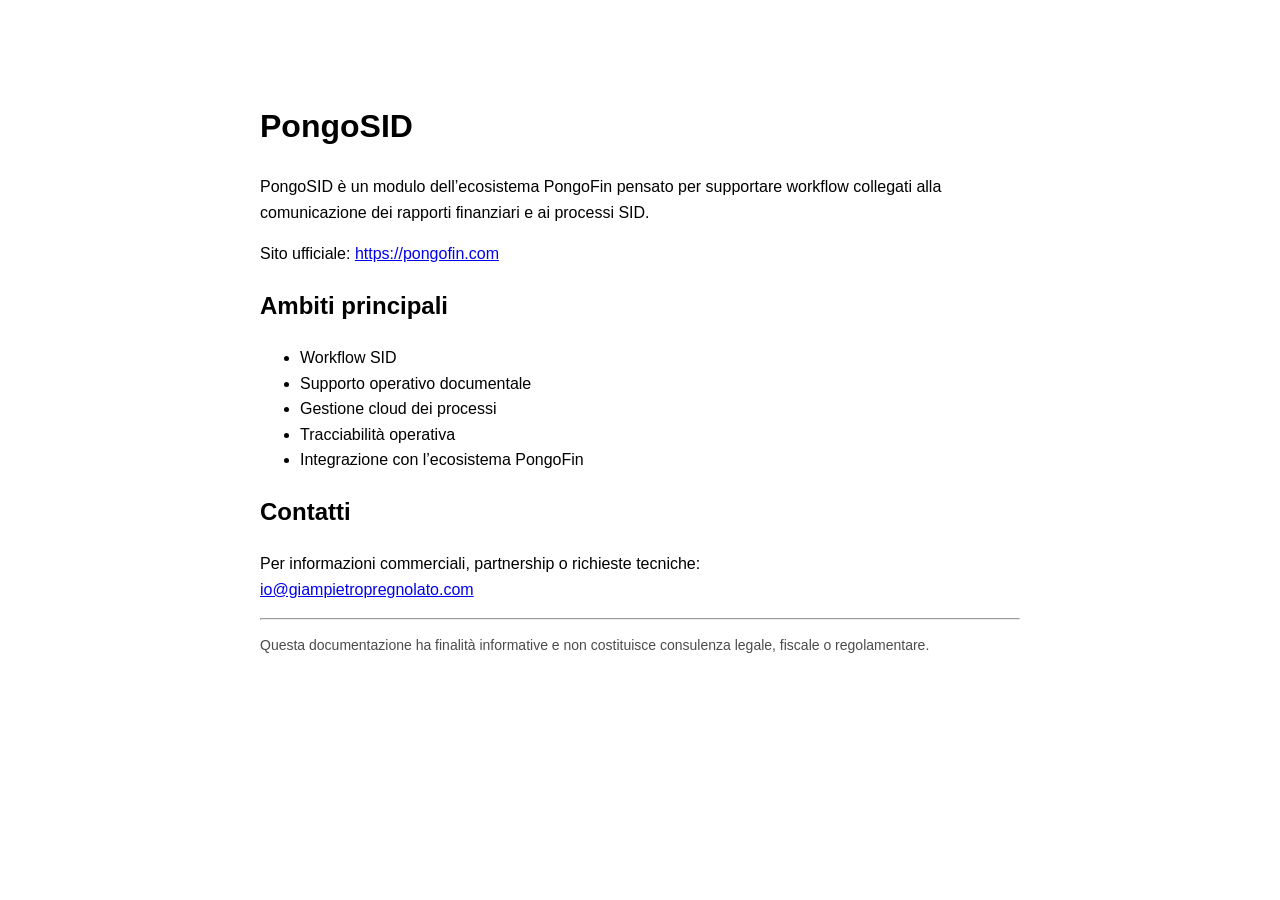
==== index.html @ da482f6c "Add GitHub Pages landing page" ====
<!DOCTYPE html>
<html lang="it">
<head>
  <meta charset="UTF-8">
  <meta name="viewport" content="width=device-width, initial-scale=1.0">
  <title>PongoSID — Documentazione pubblica</title>
  <meta name="description" content="PongoSID è un modulo cloud dell’ecosistema PongoFin per workflow SID e comunicazione dei rapporti finanziari.">
</head>
<body style="font-family: Arial, sans-serif; max-width: 760px; margin: 60px auto; line-height: 1.6; padding: 20px;">
  <h1>PongoSID</h1>

  <p>
    PongoSID è un modulo dell’ecosistema PongoFin pensato per supportare workflow collegati alla comunicazione dei rapporti finanziari e ai processi SID.
  </p>

  <p>
    Sito ufficiale:
    <a href="https://pongofin.com">https://pongofin.com</a>
  </p>

  <h2>Ambiti principali</h2>

  <ul>
    <li>Workflow SID</li>
    <li>Supporto operativo documentale</li>
    <li>Gestione cloud dei processi</li>
    <li>Tracciabilità operativa</li>
    <li>Integrazione con l’ecosistema PongoFin</li>
  </ul>

  <h2>Contatti</h2>

  <p>
    Per informazioni commerciali, partnership o richieste tecniche:
    <br>
    <a href="mailto:io@giampietropregnolato.com">io@giampietropregnolato.com</a>
  </p>

  <hr>

  <p style="font-size: 14px; opacity: 0.7;">
    Questa documentazione ha finalità informative e non costituisce consulenza legale, fiscale o regolamentare.
  </p>
</body>
</html>
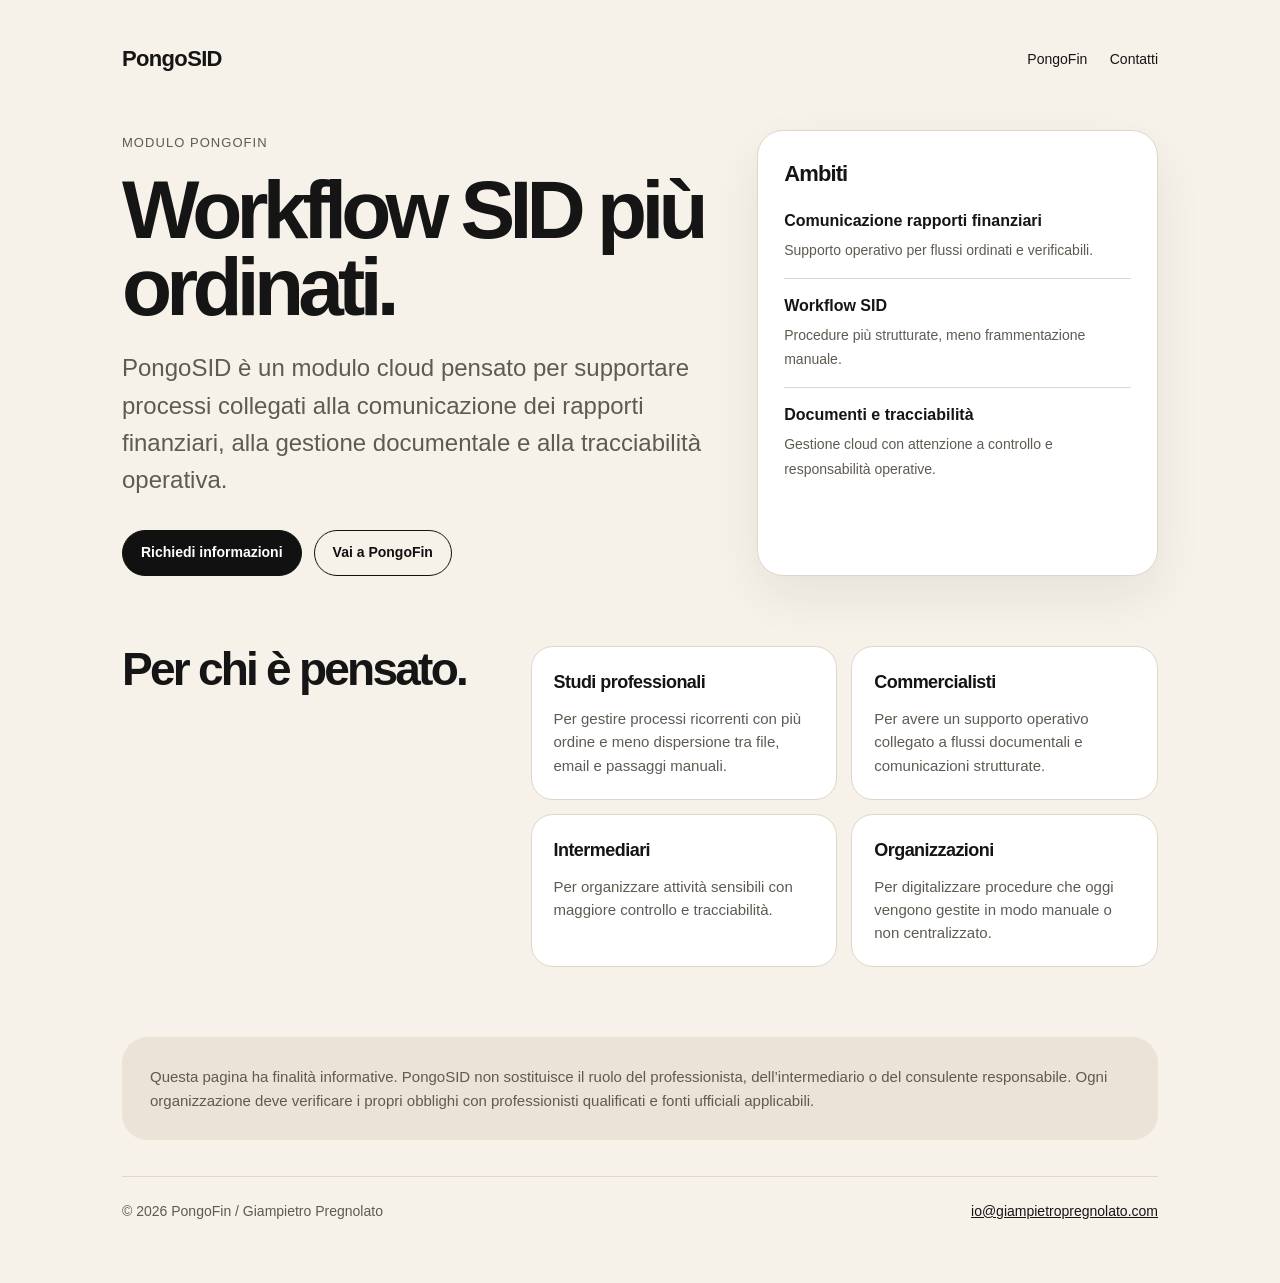
==== commit 80e7bcfb: "Apply professional theme to GitHub Pages landing" ====
--- a/index.html
+++ b/index.html
@@ -3,43 +3,283 @@
 <head>
   <meta charset="UTF-8">
   <meta name="viewport" content="width=device-width, initial-scale=1.0">
-  <title>PongoSID — Documentazione pubblica</title>
-  <meta name="description" content="PongoSID è un modulo cloud dell’ecosistema PongoFin per workflow SID e comunicazione dei rapporti finanziari.">
+  <title>PongoSID — Workflow SID per rapporti finanziari</title>
+  <meta name="description" content="PongoSID è un modulo cloud dell’ecosistema PongoFin per workflow SID, comunicazione dei rapporti finanziari e supporto operativo documentale.">
+  <style>
+    :root {
+      --bg: #f6f2ea;
+      --text: #151515;
+      --muted: #5f5a52;
+      --card: #ffffff;
+      --line: #ded6ca;
+      --accent: #111111;
+      --soft: #ebe3d6;
+    }
+
+    * { box-sizing: border-box; }
+
+    body {
+      margin: 0;
+      font-family: Inter, -apple-system, BlinkMacSystemFont, "Segoe UI", Arial, sans-serif;
+      background: var(--bg);
+      color: var(--text);
+      line-height: 1.55;
+    }
+
+    .page {
+      max-width: 1080px;
+      margin: 0 auto;
+      padding: 28px 22px 60px;
+    }
+
+    header {
+      display: flex;
+      justify-content: space-between;
+      align-items: center;
+      gap: 20px;
+      padding: 14px 0 54px;
+    }
+
+    .brand {
+      font-weight: 700;
+      letter-spacing: -0.03em;
+      font-size: 22px;
+    }
+
+    nav a {
+      color: var(--text);
+      text-decoration: none;
+      font-size: 14px;
+      margin-left: 18px;
+    }
+
+    .hero {
+      display: grid;
+      grid-template-columns: minmax(0, 1.2fr) minmax(280px, 0.8fr);
+      gap: 34px;
+      align-items: stretch;
+    }
+
+    .eyebrow {
+      display: inline-block;
+      font-size: 13px;
+      letter-spacing: 0.08em;
+      text-transform: uppercase;
+      color: var(--muted);
+      margin-bottom: 18px;
+    }
+
+    h1 {
+      font-size: clamp(42px, 8vw, 82px);
+      line-height: 0.94;
+      letter-spacing: -0.07em;
+      margin: 0 0 24px;
+      max-width: 760px;
+    }
+
+    .lead {
+      font-size: clamp(18px, 2.4vw, 24px);
+      color: var(--muted);
+      max-width: 720px;
+      margin: 0 0 32px;
+    }
+
+    .actions {
+      display: flex;
+      flex-wrap: wrap;
+      gap: 12px;
+    }
+
+    .button {
+      display: inline-flex;
+      align-items: center;
+      justify-content: center;
+      min-height: 46px;
+      padding: 0 18px;
+      border-radius: 999px;
+      text-decoration: none;
+      font-weight: 600;
+      font-size: 14px;
+      border: 1px solid var(--accent);
+    }
+
+    .button.primary {
+      background: var(--accent);
+      color: #fff;
+    }
+
+    .button.secondary {
+      color: var(--accent);
+      background: transparent;
+    }
+
+    .panel {
+      background: var(--card);
+      border: 1px solid var(--line);
+      border-radius: 26px;
+      padding: 26px;
+      box-shadow: 0 20px 50px rgba(30, 24, 15, 0.07);
+    }
+
+    .panel h2 {
+      margin: 0 0 18px;
+      font-size: 22px;
+      letter-spacing: -0.04em;
+    }
+
+    .item {
+      padding: 15px 0;
+      border-top: 1px solid var(--line);
+    }
+
+    .item:first-of-type { border-top: 0; padding-top: 0; }
+    .item strong { display: block; margin-bottom: 4px; }
+    .item span { color: var(--muted); font-size: 14px; }
+
+    .section {
+      margin-top: 70px;
+      display: grid;
+      grid-template-columns: 0.75fr 1.25fr;
+      gap: 32px;
+      align-items: start;
+    }
+
+    .section h2 {
+      margin: 0;
+      font-size: clamp(28px, 4vw, 46px);
+      line-height: 1;
+      letter-spacing: -0.06em;
+    }
+
+    .cards {
+      display: grid;
+      grid-template-columns: repeat(2, minmax(0, 1fr));
+      gap: 14px;
+    }
+
+    .card {
+      background: var(--card);
+      border: 1px solid var(--line);
+      border-radius: 22px;
+      padding: 22px;
+      min-height: 150px;
+    }
+
+    .card h3 {
+      margin: 0 0 10px;
+      font-size: 18px;
+      letter-spacing: -0.03em;
+    }
+
+    .card p {
+      margin: 0;
+      color: var(--muted);
+      font-size: 15px;
+    }
+
+    .note {
+      margin-top: 70px;
+      background: var(--soft);
+      border-radius: 26px;
+      padding: 28px;
+      color: var(--muted);
+      font-size: 15px;
+    }
+
+    footer {
+      margin-top: 36px;
+      padding-top: 24px;
+      border-top: 1px solid var(--line);
+      display: flex;
+      justify-content: space-between;
+      gap: 18px;
+      flex-wrap: wrap;
+      color: var(--muted);
+      font-size: 14px;
+    }
+
+    footer a { color: var(--text); }
+
+    @media (max-width: 780px) {
+      header { padding-bottom: 38px; align-items: flex-start; }
+      nav { display: flex; flex-direction: column; gap: 8px; align-items: flex-end; }
+      nav a { margin-left: 0; }
+      .hero, .section { grid-template-columns: 1fr; }
+      .cards { grid-template-columns: 1fr; }
+      .panel { border-radius: 22px; }
+    }
+  </style>
 </head>
-<body style="font-family: Arial, sans-serif; max-width: 760px; margin: 60px auto; line-height: 1.6; padding: 20px;">
-  <h1>PongoSID</h1>
-
-  <p>
-    PongoSID è un modulo dell’ecosistema PongoFin pensato per supportare workflow collegati alla comunicazione dei rapporti finanziari e ai processi SID.
-  </p>
-
-  <p>
-    Sito ufficiale:
-    <a href="https://pongofin.com">https://pongofin.com</a>
-  </p>
-
-  <h2>Ambiti principali</h2>
-
-  <ul>
-    <li>Workflow SID</li>
-    <li>Supporto operativo documentale</li>
-    <li>Gestione cloud dei processi</li>
-    <li>Tracciabilità operativa</li>
-    <li>Integrazione con l’ecosistema PongoFin</li>
-  </ul>
-
-  <h2>Contatti</h2>
-
-  <p>
-    Per informazioni commerciali, partnership o richieste tecniche:
-    <br>
-    <a href="mailto:io@giampietropregnolato.com">io@giampietropregnolato.com</a>
-  </p>
-
-  <hr>
-
-  <p style="font-size: 14px; opacity: 0.7;">
-    Questa documentazione ha finalità informative e non costituisce consulenza legale, fiscale o regolamentare.
-  </p>
+<body>
+  <main class="page">
+    <header>
+      <div class="brand">PongoSID</div>
+      <nav>
+        <a href="https://pongofin.com">PongoFin</a>
+        <a href="mailto:io@giampietropregnolato.com">Contatti</a>
+      </nav>
+    </header>
+
+    <section class="hero">
+      <div>
+        <span class="eyebrow">Modulo PongoFin</span>
+        <h1>Workflow SID più ordinati.</h1>
+        <p class="lead">
+          PongoSID è un modulo cloud pensato per supportare processi collegati alla comunicazione dei rapporti finanziari, alla gestione documentale e alla tracciabilità operativa.
+        </p>
+        <div class="actions">
+          <a class="button primary" href="mailto:io@giampietropregnolato.com">Richiedi informazioni</a>
+          <a class="button secondary" href="https://pongofin.com">Vai a PongoFin</a>
+        </div>
+      </div>
+
+      <aside class="panel">
+        <h2>Ambiti</h2>
+        <div class="item">
+          <strong>Comunicazione rapporti finanziari</strong>
+          <span>Supporto operativo per flussi ordinati e verificabili.</span>
+        </div>
+        <div class="item">
+          <strong>Workflow SID</strong>
+          <span>Procedure più strutturate, meno frammentazione manuale.</span>
+        </div>
+        <div class="item">
+          <strong>Documenti e tracciabilità</strong>
+          <span>Gestione cloud con attenzione a controllo e responsabilità operative.</span>
+        </div>
+      </aside>
+    </section>
+
+    <section class="section">
+      <h2>Per chi è pensato.</h2>
+      <div class="cards">
+        <article class="card">
+          <h3>Studi professionali</h3>
+          <p>Per gestire processi ricorrenti con più ordine e meno dispersione tra file, email e passaggi manuali.</p>
+        </article>
+        <article class="card">
+          <h3>Commercialisti</h3>
+          <p>Per avere un supporto operativo collegato a flussi documentali e comunicazioni strutturate.</p>
+        </article>
+        <article class="card">
+          <h3>Intermediari</h3>
+          <p>Per organizzare attività sensibili con maggiore controllo e tracciabilità.</p>
+        </article>
+        <article class="card">
+          <h3>Organizzazioni</h3>
+          <p>Per digitalizzare procedure che oggi vengono gestite in modo manuale o non centralizzato.</p>
+        </article>
+      </div>
+    </section>
+
+    <div class="note">
+      Questa pagina ha finalità informative. PongoSID non sostituisce il ruolo del professionista, dell’intermediario o del consulente responsabile. Ogni organizzazione deve verificare i propri obblighi con professionisti qualificati e fonti ufficiali applicabili.
+    </div>
+
+    <footer>
+      <span>© 2026 PongoFin / Giampietro Pregnolato</span>
+      <span><a href="mailto:io@giampietropregnolato.com">io@giampietropregnolato.com</a></span>
+    </footer>
+  </main>
 </body>
 </html>
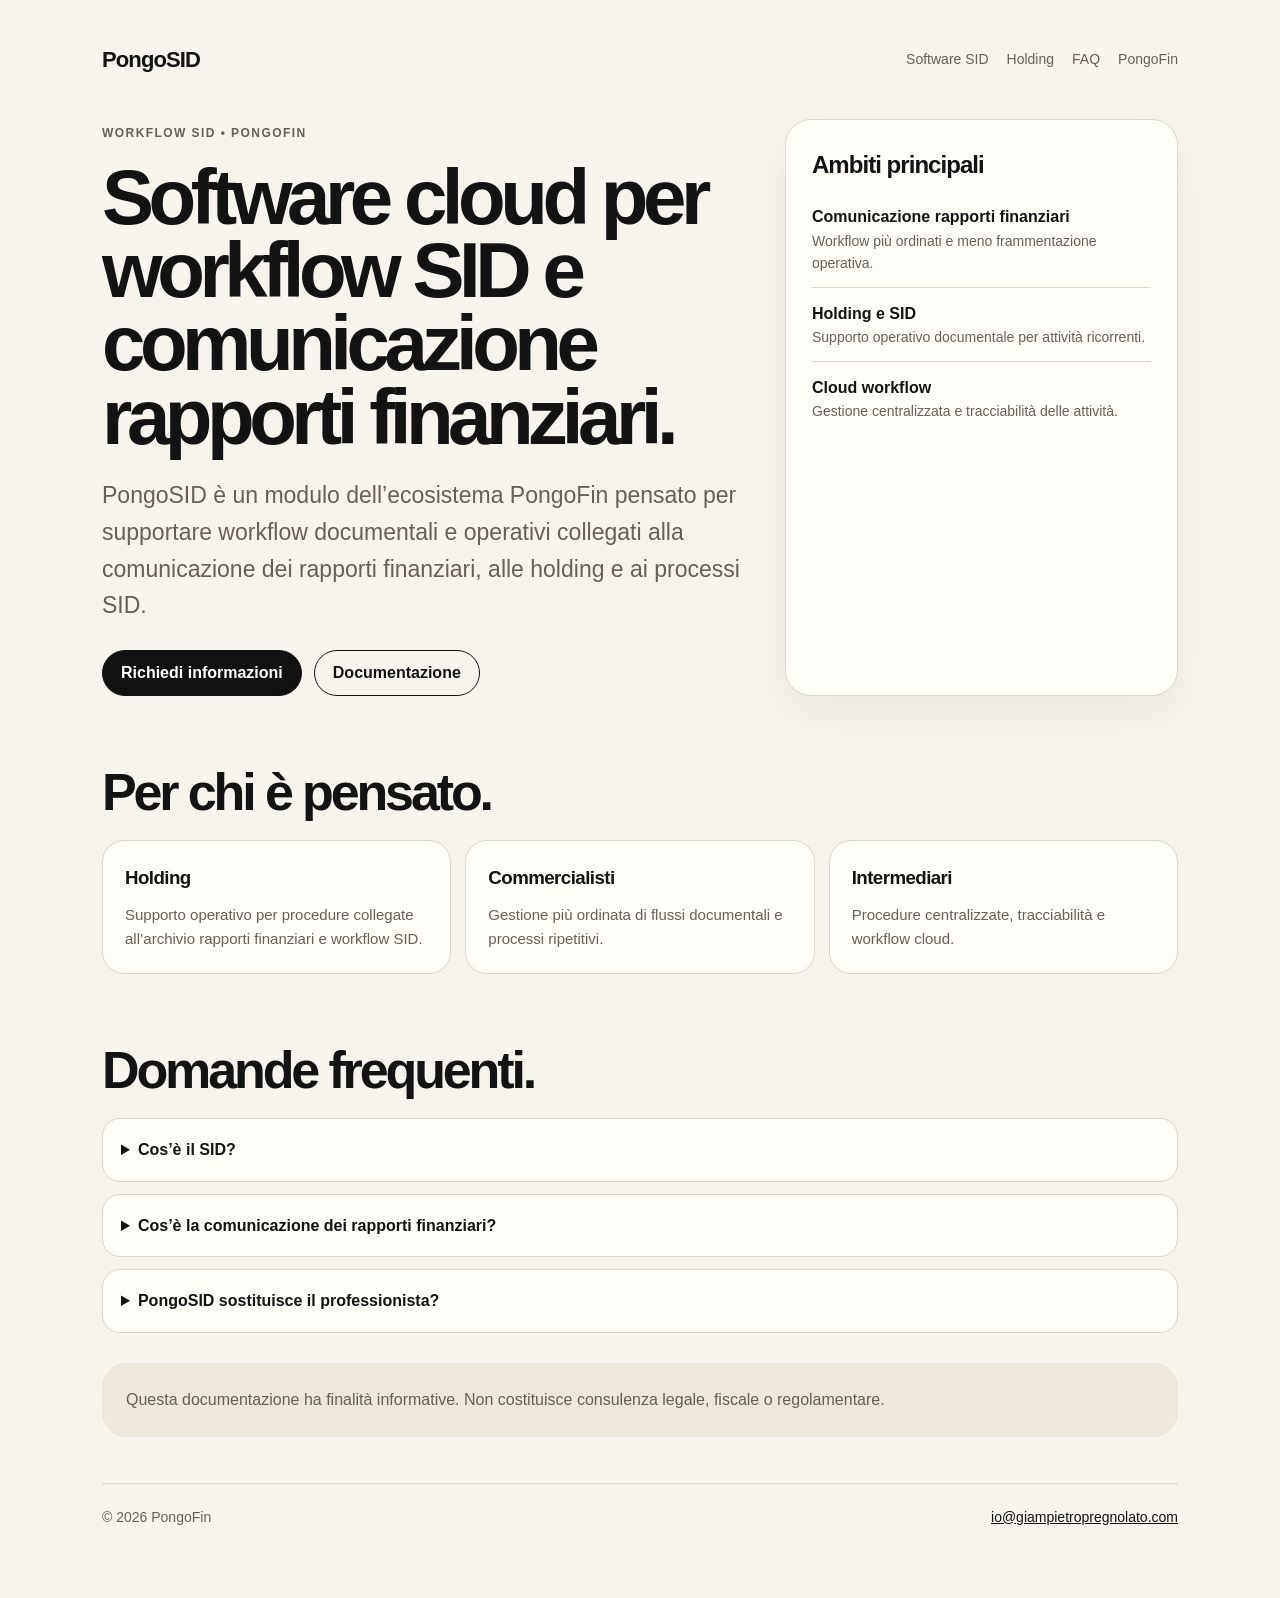
==== commit acae35bd: "Replace placeholder with SEO-oriented SID homepage" ====
--- a/index.html
+++ b/index.html
@@ -1,285 +1 @@
-<!DOCTYPE html>
-<html lang="it">
-<head>
-  <meta charset="UTF-8">
-  <meta name="viewport" content="width=device-width, initial-scale=1.0">
-  <title>PongoSID — Workflow SID per rapporti finanziari</title>
-  <meta name="description" content="PongoSID è un modulo cloud dell’ecosistema PongoFin per workflow SID, comunicazione dei rapporti finanziari e supporto operativo documentale.">
-  <style>
-    :root {
-      --bg: #f6f2ea;
-      --text: #151515;
-      --muted: #5f5a52;
-      --card: #ffffff;
-      --line: #ded6ca;
-      --accent: #111111;
-      --soft: #ebe3d6;
-    }
-
-    * { box-sizing: border-box; }
-
-    body {
-      margin: 0;
-      font-family: Inter, -apple-system, BlinkMacSystemFont, "Segoe UI", Arial, sans-serif;
-      background: var(--bg);
-      color: var(--text);
-      line-height: 1.55;
-    }
-
-    .page {
-      max-width: 1080px;
-      margin: 0 auto;
-      padding: 28px 22px 60px;
-    }
-
-    header {
-      display: flex;
-      justify-content: space-between;
-      align-items: center;
-      gap: 20px;
-      padding: 14px 0 54px;
-    }
-
-    .brand {
-      font-weight: 700;
-      letter-spacing: -0.03em;
-      font-size: 22px;
-    }
-
-    nav a {
-      color: var(--text);
-      text-decoration: none;
-      font-size: 14px;
-      margin-left: 18px;
-    }
-
-    .hero {
-      display: grid;
-      grid-template-columns: minmax(0, 1.2fr) minmax(280px, 0.8fr);
-      gap: 34px;
-      align-items: stretch;
-    }
-
-    .eyebrow {
-      display: inline-block;
-      font-size: 13px;
-      letter-spacing: 0.08em;
-      text-transform: uppercase;
-      color: var(--muted);
-      margin-bottom: 18px;
-    }
-
-    h1 {
-      font-size: clamp(42px, 8vw, 82px);
-      line-height: 0.94;
-      letter-spacing: -0.07em;
-      margin: 0 0 24px;
-      max-width: 760px;
-    }
-
-    .lead {
-      font-size: clamp(18px, 2.4vw, 24px);
-      color: var(--muted);
-      max-width: 720px;
-      margin: 0 0 32px;
-    }
-
-    .actions {
-      display: flex;
-      flex-wrap: wrap;
-      gap: 12px;
-    }
-
-    .button {
-      display: inline-flex;
-      align-items: center;
-      justify-content: center;
-      min-height: 46px;
-      padding: 0 18px;
-      border-radius: 999px;
-      text-decoration: none;
-      font-weight: 600;
-      font-size: 14px;
-      border: 1px solid var(--accent);
-    }
-
-    .button.primary {
-      background: var(--accent);
-      color: #fff;
-    }
-
-    .button.secondary {
-      color: var(--accent);
-      background: transparent;
-    }
-
-    .panel {
-      background: var(--card);
-      border: 1px solid var(--line);
-      border-radius: 26px;
-      padding: 26px;
-      box-shadow: 0 20px 50px rgba(30, 24, 15, 0.07);
-    }
-
-    .panel h2 {
-      margin: 0 0 18px;
-      font-size: 22px;
-      letter-spacing: -0.04em;
-    }
-
-    .item {
-      padding: 15px 0;
-      border-top: 1px solid var(--line);
-    }
-
-    .item:first-of-type { border-top: 0; padding-top: 0; }
-    .item strong { display: block; margin-bottom: 4px; }
-    .item span { color: var(--muted); font-size: 14px; }
-
-    .section {
-      margin-top: 70px;
-      display: grid;
-      grid-template-columns: 0.75fr 1.25fr;
-      gap: 32px;
-      align-items: start;
-    }
-
-    .section h2 {
-      margin: 0;
-      font-size: clamp(28px, 4vw, 46px);
-      line-height: 1;
-      letter-spacing: -0.06em;
-    }
-
-    .cards {
-      display: grid;
-      grid-template-columns: repeat(2, minmax(0, 1fr));
-      gap: 14px;
-    }
-
-    .card {
-      background: var(--card);
-      border: 1px solid var(--line);
-      border-radius: 22px;
-      padding: 22px;
-      min-height: 150px;
-    }
-
-    .card h3 {
-      margin: 0 0 10px;
-      font-size: 18px;
-      letter-spacing: -0.03em;
-    }
-
-    .card p {
-      margin: 0;
-      color: var(--muted);
-      font-size: 15px;
-    }
-
-    .note {
-      margin-top: 70px;
-      background: var(--soft);
-      border-radius: 26px;
-      padding: 28px;
-      color: var(--muted);
-      font-size: 15px;
-    }
-
-    footer {
-      margin-top: 36px;
-      padding-top: 24px;
-      border-top: 1px solid var(--line);
-      display: flex;
-      justify-content: space-between;
-      gap: 18px;
-      flex-wrap: wrap;
-      color: var(--muted);
-      font-size: 14px;
-    }
-
-    footer a { color: var(--text); }
-
-    @media (max-width: 780px) {
-      header { padding-bottom: 38px; align-items: flex-start; }
-      nav { display: flex; flex-direction: column; gap: 8px; align-items: flex-end; }
-      nav a { margin-left: 0; }
-      .hero, .section { grid-template-columns: 1fr; }
-      .cards { grid-template-columns: 1fr; }
-      .panel { border-radius: 22px; }
-    }
-  </style>
-</head>
-<body>
-  <main class="page">
-    <header>
-      <div class="brand">PongoSID</div>
-      <nav>
-        <a href="https://pongofin.com">PongoFin</a>
-        <a href="mailto:io@giampietropregnolato.com">Contatti</a>
-      </nav>
-    </header>
-
-    <section class="hero">
-      <div>
-        <span class="eyebrow">Modulo PongoFin</span>
-        <h1>Workflow SID più ordinati.</h1>
-        <p class="lead">
-          PongoSID è un modulo cloud pensato per supportare processi collegati alla comunicazione dei rapporti finanziari, alla gestione documentale e alla tracciabilità operativa.
-        </p>
-        <div class="actions">
-          <a class="button primary" href="mailto:io@giampietropregnolato.com">Richiedi informazioni</a>
-          <a class="button secondary" href="https://pongofin.com">Vai a PongoFin</a>
-        </div>
-      </div>
-
-      <aside class="panel">
-        <h2>Ambiti</h2>
-        <div class="item">
-          <strong>Comunicazione rapporti finanziari</strong>
-          <span>Supporto operativo per flussi ordinati e verificabili.</span>
-        </div>
-        <div class="item">
-          <strong>Workflow SID</strong>
-          <span>Procedure più strutturate, meno frammentazione manuale.</span>
-        </div>
-        <div class="item">
-          <strong>Documenti e tracciabilità</strong>
-          <span>Gestione cloud con attenzione a controllo e responsabilità operative.</span>
-        </div>
-      </aside>
-    </section>
-
-    <section class="section">
-      <h2>Per chi è pensato.</h2>
-      <div class="cards">
-        <article class="card">
-          <h3>Studi professionali</h3>
-          <p>Per gestire processi ricorrenti con più ordine e meno dispersione tra file, email e passaggi manuali.</p>
-        </article>
-        <article class="card">
-          <h3>Commercialisti</h3>
-          <p>Per avere un supporto operativo collegato a flussi documentali e comunicazioni strutturate.</p>
-        </article>
-        <article class="card">
-          <h3>Intermediari</h3>
-          <p>Per organizzare attività sensibili con maggiore controllo e tracciabilità.</p>
-        </article>
-        <article class="card">
-          <h3>Organizzazioni</h3>
-          <p>Per digitalizzare procedure che oggi vengono gestite in modo manuale o non centralizzato.</p>
-        </article>
-      </div>
-    </section>
-
-    <div class="note">
-      Questa pagina ha finalità informative. PongoSID non sostituisce il ruolo del professionista, dell’intermediario o del consulente responsabile. Ogni organizzazione deve verificare i propri obblighi con professionisti qualificati e fonti ufficiali applicabili.
-    </div>
-
-    <footer>
-      <span>© 2026 PongoFin / Giampietro Pregnolato</span>
-      <span><a href="mailto:io@giampietropregnolato.com">io@giampietropregnolato.com</a></span>
-    </footer>
-  </main>
-</body>
-</html>+<!DOCTYPE html><html lang="it"><head><meta charset="UTF-8"><meta name="viewport" content="width=device-width,initial-scale=1"><title>Software SID cloud per comunicazione rapporti finanziari | PongoSID</title><meta name="description" content="PongoSID è un software cloud per workflow SID, holding e comunicazione rapporti finanziari. Supporto operativo documentale, workflow ordinati e gestione cloud."><meta name="keywords" content="software SID, comunicazione rapporti finanziari, holding SID, software holding, REI, archivio rapporti finanziari, software cloud SID"><link rel="stylesheet" href="/assets/style.css"></head><body><main class="wrap"><header><div class="brand">PongoSID</div><nav><a href="/software-sid.html">Software SID</a><a href="/holding-comunicazioni.html">Holding</a><a href="/faq.html">FAQ</a><a href="https://pongofin.com">PongoFin</a></nav></header><section class="hero"><div><span class="kicker">Workflow SID • PongoFin</span><h1>Software cloud per workflow SID e comunicazione rapporti finanziari.</h1><p class="lead">PongoSID è un modulo dell’ecosistema PongoFin pensato per supportare workflow documentali e operativi collegati alla comunicazione dei rapporti finanziari, alle holding e ai processi SID.</p><div class="cta"><a class="btn primary" href="mailto:io@giampietropregnolato.com">Richiedi informazioni</a><a class="btn secondary" href="/software-sid.html">Documentazione</a></div></div><aside class="box"><h2>Ambiti principali</h2><div class="list"><div class="row"><strong>Comunicazione rapporti finanziari</strong><span>Workflow più ordinati e meno frammentazione operativa.</span></div><div class="row"><strong>Holding e SID</strong><span>Supporto operativo documentale per attività ricorrenti.</span></div><div class="row"><strong>Cloud workflow</strong><span>Gestione centralizzata e tracciabilità delle attività.</span></div></div></aside></section><section class="section"><h2>Per chi è pensato.</h2><div class="grid"><article class="card"><h3>Holding</h3><p>Supporto operativo per procedure collegate all’archivio rapporti finanziari e workflow SID.</p></article><article class="card"><h3>Commercialisti</h3><p>Gestione più ordinata di flussi documentali e processi ripetitivi.</p></article><article class="card"><h3>Intermediari</h3><p>Procedure centralizzate, tracciabilità e workflow cloud.</p></article></div></section><section class="section faq"><h2>Domande frequenti.</h2><details><summary>Cos’è il SID?</summary><p>SID è il Sistema di Interscambio Dati utilizzato per specifici flussi comunicativi collegati all’Agenzia delle Entrate e ai rapporti finanziari.</p></details><details><summary>Cos’è la comunicazione dei rapporti finanziari?</summary><p>È un adempimento collegato all’Archivio dei rapporti finanziari per specifiche categorie di soggetti obbligati.</p></details><details><summary>PongoSID sostituisce il professionista?</summary><p>No. PongoSID è un supporto operativo e documentale. Ogni organizzazione deve verificare i propri obblighi con professionisti qualificati.</p></details></section><div class="note">Questa documentazione ha finalità informative. Non costituisce consulenza legale, fiscale o regolamentare.</div><footer><span>© 2026 PongoFin</span><span><a href="mailto:io@giampietropregnolato.com">io@giampietropregnolato.com</a></span></footer></main></body></html>
--- a/assets/style.css
+++ b/assets/style.css
@@ -0,0 +1 @@
+:root{--bg:#f7f4ee;--paper:#fffdf8;--ink:#131313;--muted:#666057;--line:#ded6c9;--soft:#eee7dc;--accent:#111;--gold:#b88a44}*{box-sizing:border-box}body{margin:0;font-family:Inter,-apple-system,BlinkMacSystemFont,"Segoe UI",Arial,sans-serif;background:var(--bg);color:var(--ink);line-height:1.6}.wrap{max-width:1120px;margin:auto;padding:28px 22px 70px}header{display:flex;justify-content:space-between;gap:24px;align-items:center;padding:14px 0 42px}.brand{font-size:22px;font-weight:750;letter-spacing:-.04em}nav{display:flex;gap:18px;flex-wrap:wrap}a{color:var(--ink)}nav a{text-decoration:none;font-size:14px;color:var(--muted)}.hero{display:grid;grid-template-columns:1.25fr .75fr;gap:28px;align-items:stretch}.kicker{text-transform:uppercase;letter-spacing:.12em;color:var(--muted);font-size:12px;font-weight:700}.hero h1{font-size:clamp(42px,7vw,78px);line-height:.94;letter-spacing:-.07em;margin:16px 0 22px}.lead{font-size:clamp(18px,2vw,23px);color:var(--muted);max-width:760px}.cta{display:flex;gap:12px;flex-wrap:wrap;margin-top:26px}.btn{display:inline-flex;align-items:center;justify-content:center;min-height:46px;padding:0 18px;border-radius:999px;text-decoration:none;font-weight:700;border:1px solid var(--accent)}.primary{background:var(--accent);color:white}.secondary{background:transparent}.box{background:var(--paper);border:1px solid var(--line);border-radius:26px;padding:26px;box-shadow:0 18px 45px rgba(30,24,15,.06)}.box h2,.box h3{margin-top:0;letter-spacing:-.04em}.list{display:grid;gap:12px;margin-top:16px}.row{border-top:1px solid var(--line);padding-top:13px}.row:first-child{border-top:0;padding-top:0}.row strong{display:block}.row span{display:block;color:var(--muted);font-size:14px}.section{margin-top:70px}.section h2{font-size:clamp(30px,4.5vw,52px);line-height:1;letter-spacing:-.06em;margin:0 0 22px}.grid{display:grid;grid-template-columns:repeat(3,1fr);gap:14px}.card{background:var(--paper);border:1px solid var(--line);border-radius:22px;padding:22px}.card h3{margin:0 0 10px;letter-spacing:-.03em}.card p{margin:0;color:var(--muted);font-size:15px}.split{display:grid;grid-template-columns:.75fr 1.25fr;gap:28px;align-items:start}.toc{position:sticky;top:20px}.toc a{display:block;text-decoration:none;color:var(--muted);padding:8px 0;border-bottom:1px solid var(--line);font-size:14px}.article{background:var(--paper);border:1px solid var(--line);border-radius:28px;padding:34px}.article h1{font-size:clamp(38px,6vw,68px);line-height:.98;letter-spacing:-.065em;margin:0 0 22px}.article h2{font-size:30px;line-height:1.05;letter-spacing:-.045em;margin-top:42px}.article p,.article li{color:var(--muted)}.faq details{background:var(--paper);border:1px solid var(--line);border-radius:18px;padding:18px;margin-bottom:12px}.faq summary{font-weight:750;cursor:pointer}.note{background:var(--soft);border-radius:24px;padding:24px;color:var(--muted);margin-top:30px}footer{display:flex;justify-content:space-between;gap:16px;flex-wrap:wrap;margin-top:46px;padding-top:22px;border-top:1px solid var(--line);color:var(--muted);font-size:14px}@media(max-width:820px){header{align-items:flex-start}.hero,.split{grid-template-columns:1fr}.grid{grid-template-columns:1fr}.toc{position:static}.article{padding:24px}nav{justify-content:flex-end}}
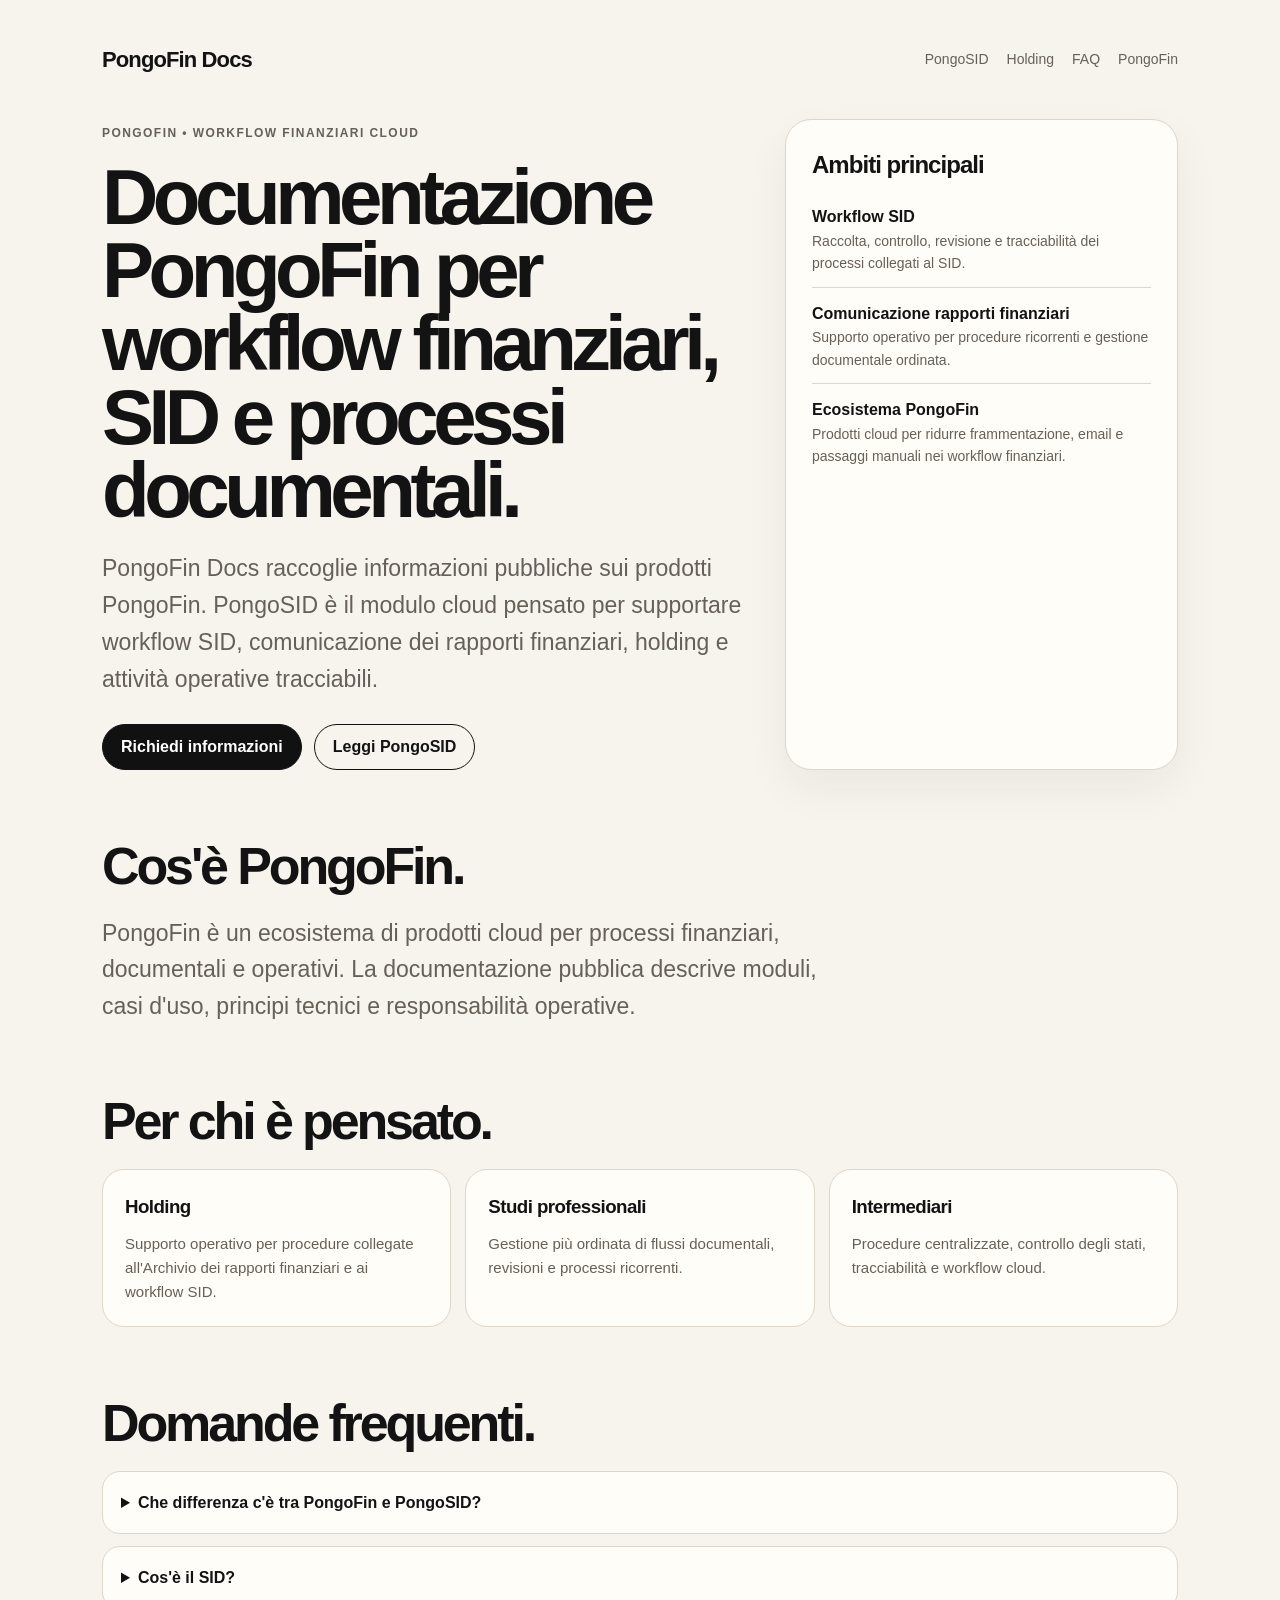
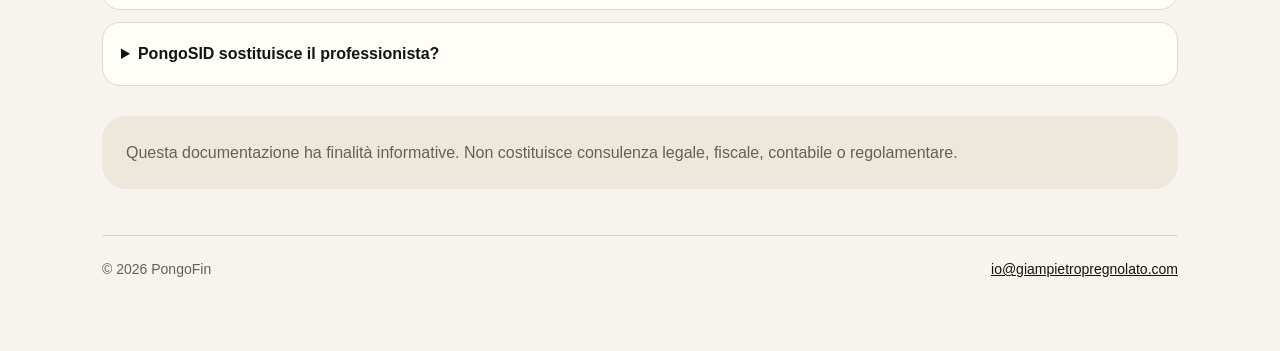
==== commit b4afc66b: "Rebrand documentation for PongoFin" ====
--- a/index.html
+++ b/index.html
@@ -1 +1,139 @@
-<!DOCTYPE html><html lang="it"><head><meta charset="UTF-8"><meta name="viewport" content="width=device-width,initial-scale=1"><title>Software SID cloud per comunicazione rapporti finanziari | PongoSID</title><meta name="description" content="PongoSID è un software cloud per workflow SID, holding e comunicazione rapporti finanziari. Supporto operativo documentale, workflow ordinati e gestione cloud."><meta name="keywords" content="software SID, comunicazione rapporti finanziari, holding SID, software holding, REI, archivio rapporti finanziari, software cloud SID"><link rel="stylesheet" href="/assets/style.css"></head><body><main class="wrap"><header><div class="brand">PongoSID</div><nav><a href="/software-sid.html">Software SID</a><a href="/holding-comunicazioni.html">Holding</a><a href="/faq.html">FAQ</a><a href="https://pongofin.com">PongoFin</a></nav></header><section class="hero"><div><span class="kicker">Workflow SID • PongoFin</span><h1>Software cloud per workflow SID e comunicazione rapporti finanziari.</h1><p class="lead">PongoSID è un modulo dell’ecosistema PongoFin pensato per supportare workflow documentali e operativi collegati alla comunicazione dei rapporti finanziari, alle holding e ai processi SID.</p><div class="cta"><a class="btn primary" href="mailto:io@giampietropregnolato.com">Richiedi informazioni</a><a class="btn secondary" href="/software-sid.html">Documentazione</a></div></div><aside class="box"><h2>Ambiti principali</h2><div class="list"><div class="row"><strong>Comunicazione rapporti finanziari</strong><span>Workflow più ordinati e meno frammentazione operativa.</span></div><div class="row"><strong>Holding e SID</strong><span>Supporto operativo documentale per attività ricorrenti.</span></div><div class="row"><strong>Cloud workflow</strong><span>Gestione centralizzata e tracciabilità delle attività.</span></div></div></aside></section><section class="section"><h2>Per chi è pensato.</h2><div class="grid"><article class="card"><h3>Holding</h3><p>Supporto operativo per procedure collegate all’archivio rapporti finanziari e workflow SID.</p></article><article class="card"><h3>Commercialisti</h3><p>Gestione più ordinata di flussi documentali e processi ripetitivi.</p></article><article class="card"><h3>Intermediari</h3><p>Procedure centralizzate, tracciabilità e workflow cloud.</p></article></div></section><section class="section faq"><h2>Domande frequenti.</h2><details><summary>Cos’è il SID?</summary><p>SID è il Sistema di Interscambio Dati utilizzato per specifici flussi comunicativi collegati all’Agenzia delle Entrate e ai rapporti finanziari.</p></details><details><summary>Cos’è la comunicazione dei rapporti finanziari?</summary><p>È un adempimento collegato all’Archivio dei rapporti finanziari per specifiche categorie di soggetti obbligati.</p></details><details><summary>PongoSID sostituisce il professionista?</summary><p>No. PongoSID è un supporto operativo e documentale. Ogni organizzazione deve verificare i propri obblighi con professionisti qualificati.</p></details></section><div class="note">Questa documentazione ha finalità informative. Non costituisce consulenza legale, fiscale o regolamentare.</div><footer><span>© 2026 PongoFin</span><span><a href="mailto:io@giampietropregnolato.com">io@giampietropregnolato.com</a></span></footer></main></body></html>+<!DOCTYPE html>
+<html lang="it">
+<head>
+  <meta charset="UTF-8">
+  <meta name="viewport" content="width=device-width,initial-scale=1">
+  <title>PongoFin Docs | Documentazione PongoSID e workflow finanziari cloud</title>
+  <meta name="description" content="Documentazione PongoFin per PongoSID, il modulo cloud per workflow SID, comunicazione dei rapporti finanziari, holding e gestione documentale tracciabile.">
+  <meta name="robots" content="index,follow,max-snippet:-1,max-image-preview:large,max-video-preview:-1">
+  <link rel="canonical" href="https://docs.pongofin.com/">
+  <meta property="og:type" content="website">
+  <meta property="og:locale" content="it_IT">
+  <meta property="og:site_name" content="PongoFin Docs">
+  <meta property="og:title" content="PongoFin Docs">
+  <meta property="og:description" content="Documentazione pubblica dell'ecosistema PongoFin e del modulo PongoSID per workflow SID e processi finanziari documentali.">
+  <meta property="og:url" content="https://docs.pongofin.com/">
+  <meta name="twitter:card" content="summary">
+  <link rel="stylesheet" href="/assets/style.css">
+  <script type="application/ld+json">
+  {
+    "@context": "https://schema.org",
+    "@graph": [
+      {
+        "@type": "Organization",
+        "@id": "https://pongofin.com/#organization",
+        "name": "PongoFin",
+        "url": "https://pongofin.com/",
+        "email": "io@giampietropregnolato.com"
+      },
+      {
+        "@type": "WebSite",
+        "@id": "https://docs.pongofin.com/#website",
+        "name": "PongoFin Docs",
+        "url": "https://docs.pongofin.com/",
+        "publisher": {"@id": "https://pongofin.com/#organization"},
+        "inLanguage": "it"
+      },
+      {
+        "@type": "SoftwareApplication",
+        "@id": "https://docs.pongofin.com/software-sid.html#pongosid",
+        "name": "PongoSID",
+        "applicationCategory": "BusinessApplication",
+        "operatingSystem": "Web",
+        "url": "https://docs.pongofin.com/software-sid.html",
+        "description": "Modulo cloud PongoFin per workflow SID, comunicazione dei rapporti finanziari e gestione documentale tracciabile.",
+        "publisher": {"@id": "https://pongofin.com/#organization"}
+      }
+    ]
+  }
+  </script>
+</head>
+<body>
+<main class="wrap">
+  <header>
+    <div class="brand">PongoFin Docs</div>
+    <nav aria-label="Navigazione principale">
+      <a href="/software-sid.html">PongoSID</a>
+      <a href="/holding-comunicazioni.html">Holding</a>
+      <a href="/faq.html">FAQ</a>
+      <a href="https://pongofin.com">PongoFin</a>
+    </nav>
+  </header>
+
+  <section class="hero">
+    <div>
+      <span class="kicker">PongoFin • Workflow finanziari cloud</span>
+      <h1>Documentazione PongoFin per workflow finanziari, SID e processi documentali.</h1>
+      <p class="lead">PongoFin Docs raccoglie informazioni pubbliche sui prodotti PongoFin. PongoSID è il modulo cloud pensato per supportare workflow SID, comunicazione dei rapporti finanziari, holding e attività operative tracciabili.</p>
+      <div class="cta">
+        <a class="btn primary" href="mailto:io@giampietropregnolato.com">Richiedi informazioni</a>
+        <a class="btn secondary" href="/software-sid.html">Leggi PongoSID</a>
+      </div>
+    </div>
+    <aside class="box" aria-labelledby="ambiti-principali">
+      <h2 id="ambiti-principali">Ambiti principali</h2>
+      <div class="list">
+        <div class="row">
+          <strong>Workflow SID</strong>
+          <span>Raccolta, controllo, revisione e tracciabilità dei processi collegati al SID.</span>
+        </div>
+        <div class="row">
+          <strong>Comunicazione rapporti finanziari</strong>
+          <span>Supporto operativo per procedure ricorrenti e gestione documentale ordinata.</span>
+        </div>
+        <div class="row">
+          <strong>Ecosistema PongoFin</strong>
+          <span>Prodotti cloud per ridurre frammentazione, email e passaggi manuali nei workflow finanziari.</span>
+        </div>
+      </div>
+    </aside>
+  </section>
+
+  <section class="section">
+    <h2>Cos'è PongoFin.</h2>
+    <p class="lead">PongoFin è un ecosistema di prodotti cloud per processi finanziari, documentali e operativi. La documentazione pubblica descrive moduli, casi d'uso, principi tecnici e responsabilità operative.</p>
+  </section>
+
+  <section class="section">
+    <h2>Per chi è pensato.</h2>
+    <div class="grid">
+      <article class="card">
+        <h3>Holding</h3>
+        <p>Supporto operativo per procedure collegate all'Archivio dei rapporti finanziari e ai workflow SID.</p>
+      </article>
+      <article class="card">
+        <h3>Studi professionali</h3>
+        <p>Gestione più ordinata di flussi documentali, revisioni e processi ricorrenti.</p>
+      </article>
+      <article class="card">
+        <h3>Intermediari</h3>
+        <p>Procedure centralizzate, controllo degli stati, tracciabilità e workflow cloud.</p>
+      </article>
+    </div>
+  </section>
+
+  <section class="section faq">
+    <h2>Domande frequenti.</h2>
+    <details>
+      <summary>Che differenza c'è tra PongoFin e PongoSID?</summary>
+      <p>PongoFin è l'ecosistema di prodotti cloud. PongoSID è un prodotto PongoFin dedicato ai workflow SID e ai processi collegati alla comunicazione dei rapporti finanziari.</p>
+    </details>
+    <details>
+      <summary>Cos'è il SID?</summary>
+      <p>SID è il Sistema di Interscambio Dati utilizzato per specifici flussi comunicativi collegati all'Agenzia delle Entrate e ai rapporti finanziari.</p>
+    </details>
+    <details>
+      <summary>PongoSID sostituisce il professionista?</summary>
+      <p>No. PongoSID è un supporto operativo e documentale. Ogni organizzazione deve verificare i propri obblighi con professionisti qualificati e fonti ufficiali applicabili.</p>
+    </details>
+  </section>
+
+  <div class="note">Questa documentazione ha finalità informative. Non costituisce consulenza legale, fiscale, contabile o regolamentare.</div>
+
+  <footer>
+    <span>© 2026 PongoFin</span>
+    <span><a href="mailto:io@giampietropregnolato.com">io@giampietropregnolato.com</a></span>
+  </footer>
+</main>
+</body>
+</html>
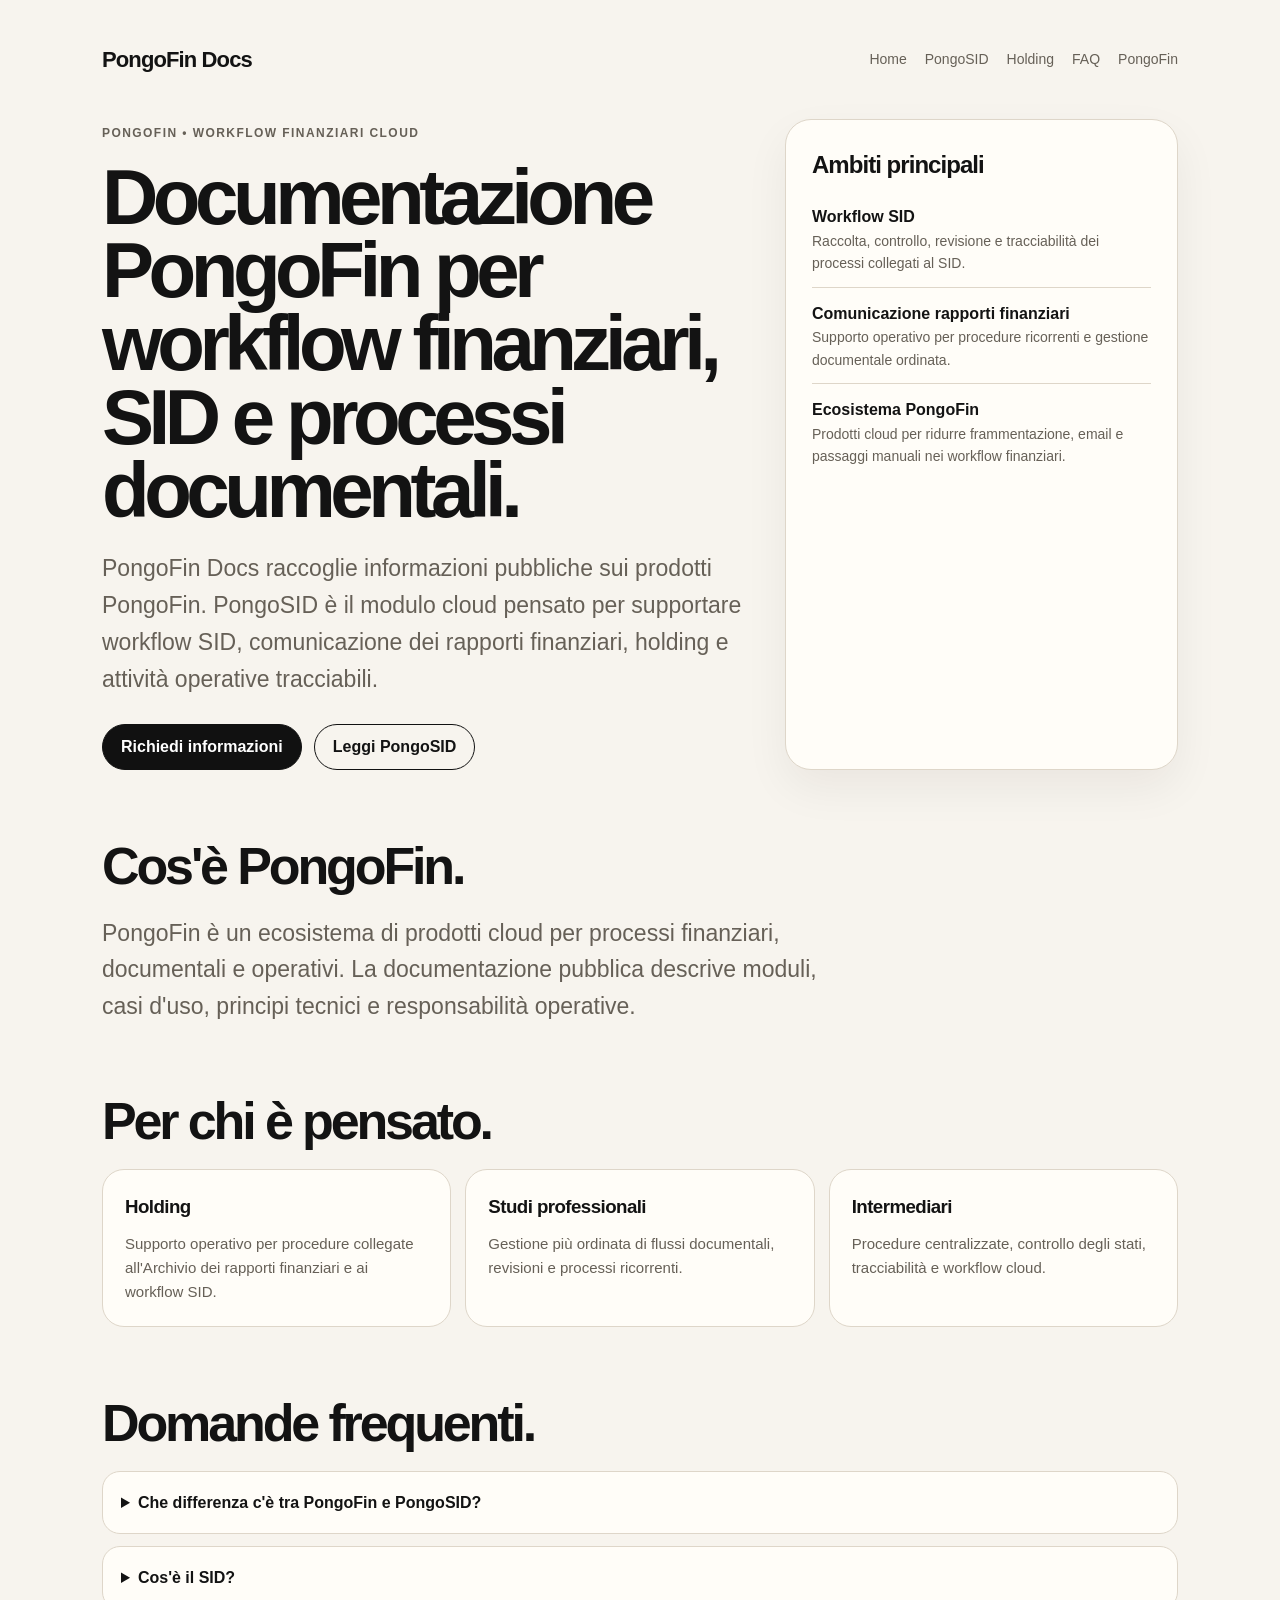
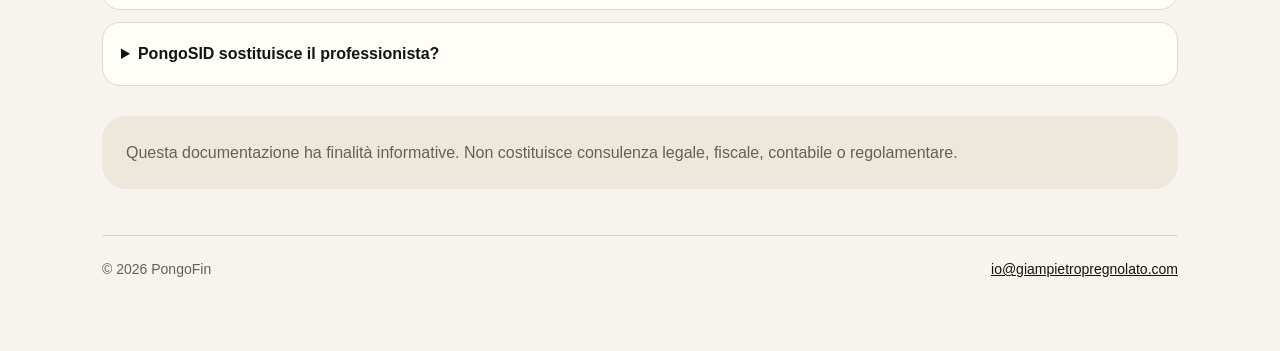
==== commit bdc88c93: "Align site navigation" ====
--- a/index.html
+++ b/index.html
@@ -51,8 +51,9 @@
 <body>
 <main class="wrap">
   <header>
-    <div class="brand">PongoFin Docs</div>
+    <a class="brand" href="/">PongoFin Docs</a>
     <nav aria-label="Navigazione principale">
+      <a href="/">Home</a>
       <a href="/software-sid.html">PongoSID</a>
       <a href="/holding-comunicazioni.html">Holding</a>
       <a href="/faq.html">FAQ</a>
--- a/assets/style.css
+++ b/assets/style.css
@@ -1 +1 @@
-:root{--bg:#f7f4ee;--paper:#fffdf8;--ink:#131313;--muted:#666057;--line:#ded6c9;--soft:#eee7dc;--accent:#111;--gold:#b88a44}*{box-sizing:border-box}body{margin:0;font-family:Inter,-apple-system,BlinkMacSystemFont,"Segoe UI",Arial,sans-serif;background:var(--bg);color:var(--ink);line-height:1.6}.wrap{max-width:1120px;margin:auto;padding:28px 22px 70px}header{display:flex;justify-content:space-between;gap:24px;align-items:center;padding:14px 0 42px}.brand{font-size:22px;font-weight:750;letter-spacing:-.04em}nav{display:flex;gap:18px;flex-wrap:wrap}a{color:var(--ink)}nav a{text-decoration:none;font-size:14px;color:var(--muted)}.hero{display:grid;grid-template-columns:1.25fr .75fr;gap:28px;align-items:stretch}.kicker{text-transform:uppercase;letter-spacing:.12em;color:var(--muted);font-size:12px;font-weight:700}.hero h1{font-size:clamp(42px,7vw,78px);line-height:.94;letter-spacing:-.07em;margin:16px 0 22px}.lead{font-size:clamp(18px,2vw,23px);color:var(--muted);max-width:760px}.cta{display:flex;gap:12px;flex-wrap:wrap;margin-top:26px}.btn{display:inline-flex;align-items:center;justify-content:center;min-height:46px;padding:0 18px;border-radius:999px;text-decoration:none;font-weight:700;border:1px solid var(--accent)}.primary{background:var(--accent);color:white}.secondary{background:transparent}.box{background:var(--paper);border:1px solid var(--line);border-radius:26px;padding:26px;box-shadow:0 18px 45px rgba(30,24,15,.06)}.box h2,.box h3{margin-top:0;letter-spacing:-.04em}.list{display:grid;gap:12px;margin-top:16px}.row{border-top:1px solid var(--line);padding-top:13px}.row:first-child{border-top:0;padding-top:0}.row strong{display:block}.row span{display:block;color:var(--muted);font-size:14px}.section{margin-top:70px}.section h2{font-size:clamp(30px,4.5vw,52px);line-height:1;letter-spacing:-.06em;margin:0 0 22px}.grid{display:grid;grid-template-columns:repeat(3,1fr);gap:14px}.card{background:var(--paper);border:1px solid var(--line);border-radius:22px;padding:22px}.card h3{margin:0 0 10px;letter-spacing:-.03em}.card p{margin:0;color:var(--muted);font-size:15px}.split{display:grid;grid-template-columns:.75fr 1.25fr;gap:28px;align-items:start}.toc{position:sticky;top:20px}.toc a{display:block;text-decoration:none;color:var(--muted);padding:8px 0;border-bottom:1px solid var(--line);font-size:14px}.article{background:var(--paper);border:1px solid var(--line);border-radius:28px;padding:34px}.article h1{font-size:clamp(38px,6vw,68px);line-height:.98;letter-spacing:-.065em;margin:0 0 22px}.article h2{font-size:30px;line-height:1.05;letter-spacing:-.045em;margin-top:42px}.article p,.article li{color:var(--muted)}.faq details{background:var(--paper);border:1px solid var(--line);border-radius:18px;padding:18px;margin-bottom:12px}.faq summary{font-weight:750;cursor:pointer}.note{background:var(--soft);border-radius:24px;padding:24px;color:var(--muted);margin-top:30px}footer{display:flex;justify-content:space-between;gap:16px;flex-wrap:wrap;margin-top:46px;padding-top:22px;border-top:1px solid var(--line);color:var(--muted);font-size:14px}@media(max-width:820px){header{align-items:flex-start}.hero,.split{grid-template-columns:1fr}.grid{grid-template-columns:1fr}.toc{position:static}.article{padding:24px}nav{justify-content:flex-end}}+:root{--bg:#f7f4ee;--paper:#fffdf8;--ink:#131313;--muted:#666057;--line:#ded6c9;--soft:#eee7dc;--accent:#111;--gold:#b88a44}*{box-sizing:border-box}body{margin:0;font-family:Inter,-apple-system,BlinkMacSystemFont,"Segoe UI",Arial,sans-serif;background:var(--bg);color:var(--ink);line-height:1.6}.wrap{max-width:1120px;margin:auto;padding:28px 22px 70px}header{display:flex;justify-content:space-between;gap:24px;align-items:center;padding:14px 0 42px}.brand{font-size:22px;font-weight:750;letter-spacing:-.04em;text-decoration:none;color:var(--ink)}nav{display:flex;gap:18px;flex-wrap:wrap}a{color:var(--ink)}nav a{text-decoration:none;font-size:14px;color:var(--muted)}.hero{display:grid;grid-template-columns:1.25fr .75fr;gap:28px;align-items:stretch}.kicker{text-transform:uppercase;letter-spacing:.12em;color:var(--muted);font-size:12px;font-weight:700}.hero h1{font-size:clamp(42px,7vw,78px);line-height:.94;letter-spacing:-.07em;margin:16px 0 22px}.lead{font-size:clamp(18px,2vw,23px);color:var(--muted);max-width:760px}.cta{display:flex;gap:12px;flex-wrap:wrap;margin-top:26px}.btn{display:inline-flex;align-items:center;justify-content:center;min-height:46px;padding:0 18px;border-radius:999px;text-decoration:none;font-weight:700;border:1px solid var(--accent)}.primary{background:var(--accent);color:white}.secondary{background:transparent}.box{background:var(--paper);border:1px solid var(--line);border-radius:26px;padding:26px;box-shadow:0 18px 45px rgba(30,24,15,.06)}.box h2,.box h3{margin-top:0;letter-spacing:-.04em}.list{display:grid;gap:12px;margin-top:16px}.row{border-top:1px solid var(--line);padding-top:13px}.row:first-child{border-top:0;padding-top:0}.row strong{display:block}.row span{display:block;color:var(--muted);font-size:14px}.section{margin-top:70px}.section h2{font-size:clamp(30px,4.5vw,52px);line-height:1;letter-spacing:-.06em;margin:0 0 22px}.grid{display:grid;grid-template-columns:repeat(3,1fr);gap:14px}.card{background:var(--paper);border:1px solid var(--line);border-radius:22px;padding:22px}.card h3{margin:0 0 10px;letter-spacing:-.03em}.card p{margin:0;color:var(--muted);font-size:15px}.split{display:grid;grid-template-columns:.75fr 1.25fr;gap:28px;align-items:start}.toc{position:sticky;top:20px}.toc a{display:block;text-decoration:none;color:var(--muted);padding:8px 0;border-bottom:1px solid var(--line);font-size:14px}.article{background:var(--paper);border:1px solid var(--line);border-radius:28px;padding:34px}.article h1{font-size:clamp(38px,6vw,68px);line-height:.98;letter-spacing:-.065em;margin:0 0 22px}.article h2{font-size:30px;line-height:1.05;letter-spacing:-.045em;margin-top:42px}.article p,.article li{color:var(--muted)}.faq details{background:var(--paper);border:1px solid var(--line);border-radius:18px;padding:18px;margin-bottom:12px}.faq summary{font-weight:750;cursor:pointer}.note{background:var(--soft);border-radius:24px;padding:24px;color:var(--muted);margin-top:30px}footer{display:flex;justify-content:space-between;gap:16px;flex-wrap:wrap;margin-top:46px;padding-top:22px;border-top:1px solid var(--line);color:var(--muted);font-size:14px}@media(max-width:820px){header{align-items:flex-start}.hero,.split{grid-template-columns:1fr}.grid{grid-template-columns:1fr}.toc{position:static}.article{padding:24px}nav{justify-content:flex-end}}
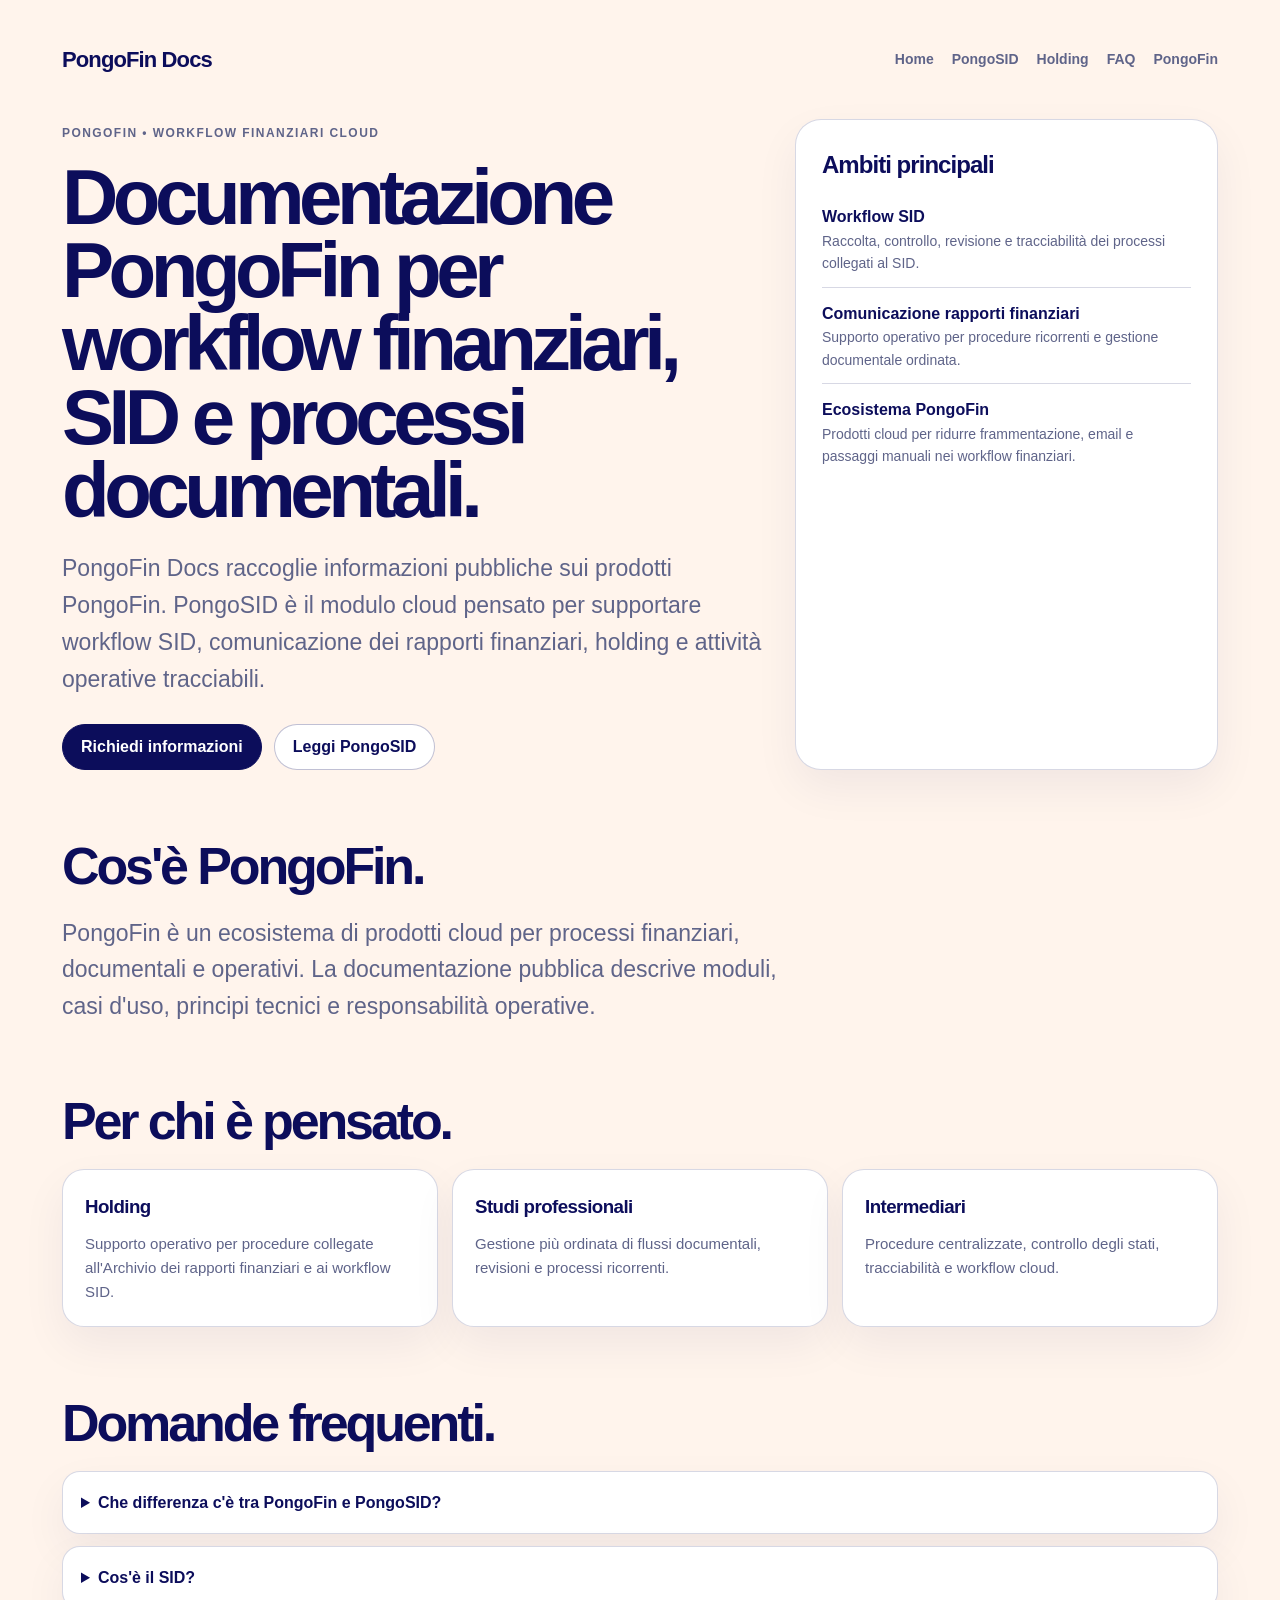
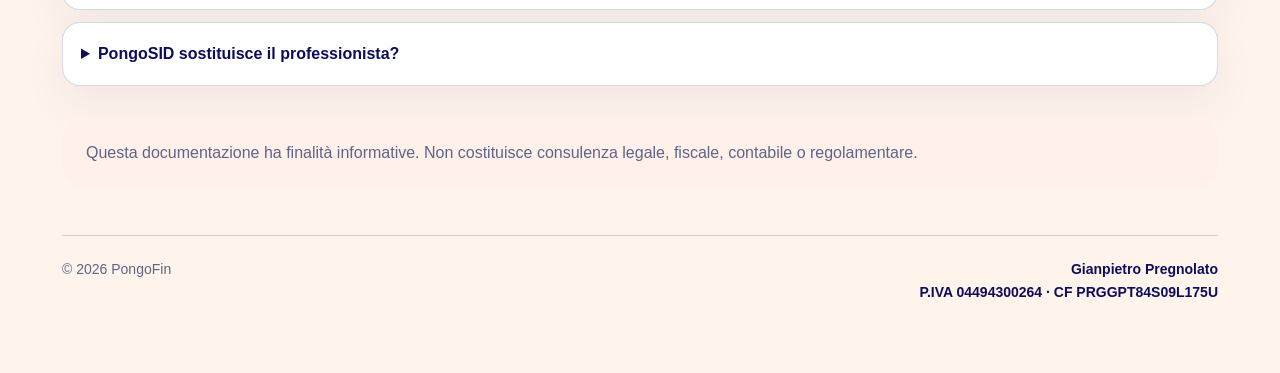
==== commit fba64e84: "Align docs design with landing, fix legal footer layout, refresh llms" ====
--- a/index.html
+++ b/index.html
@@ -1,6 +1,14 @@
 <!DOCTYPE html>
 <html lang="it">
 <head>
+  <!-- Google tag (gtag.js) -->
+  <script async src="https://www.googletagmanager.com/gtag/js?id=G-1R7ZB2S0QX"></script>
+  <script>
+    window.dataLayer = window.dataLayer || [];
+    function gtag(){dataLayer.push(arguments);}
+    gtag('js', new Date());
+    gtag('config', 'G-1R7ZB2S0QX');
+  </script>
   <meta charset="UTF-8">
   <meta name="viewport" content="width=device-width,initial-scale=1">
   <title>PongoFin Docs | Documentazione PongoSID e workflow finanziari cloud</title>
@@ -133,7 +141,10 @@
 
   <footer>
     <span>© 2026 PongoFin</span>
-    <span><a href="mailto:io@giampietropregnolato.com">io@giampietropregnolato.com</a></span>
+    <span class="footer-legal">
+      <span>Gianpietro Pregnolato</span>
+      <span>P.IVA 04494300264 · CF PRGGPT84S09L175U</span>
+    </span>
   </footer>
 </main>
 </body>
--- a/assets/style.css
+++ b/assets/style.css
@@ -1 +1,231 @@
-:root{--bg:#f7f4ee;--paper:#fffdf8;--ink:#131313;--muted:#666057;--line:#ded6c9;--soft:#eee7dc;--accent:#111;--gold:#b88a44}*{box-sizing:border-box}body{margin:0;font-family:Inter,-apple-system,BlinkMacSystemFont,"Segoe UI",Arial,sans-serif;background:var(--bg);color:var(--ink);line-height:1.6}.wrap{max-width:1120px;margin:auto;padding:28px 22px 70px}header{display:flex;justify-content:space-between;gap:24px;align-items:center;padding:14px 0 42px}.brand{font-size:22px;font-weight:750;letter-spacing:-.04em;text-decoration:none;color:var(--ink)}nav{display:flex;gap:18px;flex-wrap:wrap}a{color:var(--ink)}nav a{text-decoration:none;font-size:14px;color:var(--muted)}.hero{display:grid;grid-template-columns:1.25fr .75fr;gap:28px;align-items:stretch}.kicker{text-transform:uppercase;letter-spacing:.12em;color:var(--muted);font-size:12px;font-weight:700}.hero h1{font-size:clamp(42px,7vw,78px);line-height:.94;letter-spacing:-.07em;margin:16px 0 22px}.lead{font-size:clamp(18px,2vw,23px);color:var(--muted);max-width:760px}.cta{display:flex;gap:12px;flex-wrap:wrap;margin-top:26px}.btn{display:inline-flex;align-items:center;justify-content:center;min-height:46px;padding:0 18px;border-radius:999px;text-decoration:none;font-weight:700;border:1px solid var(--accent)}.primary{background:var(--accent);color:white}.secondary{background:transparent}.box{background:var(--paper);border:1px solid var(--line);border-radius:26px;padding:26px;box-shadow:0 18px 45px rgba(30,24,15,.06)}.box h2,.box h3{margin-top:0;letter-spacing:-.04em}.list{display:grid;gap:12px;margin-top:16px}.row{border-top:1px solid var(--line);padding-top:13px}.row:first-child{border-top:0;padding-top:0}.row strong{display:block}.row span{display:block;color:var(--muted);font-size:14px}.section{margin-top:70px}.section h2{font-size:clamp(30px,4.5vw,52px);line-height:1;letter-spacing:-.06em;margin:0 0 22px}.grid{display:grid;grid-template-columns:repeat(3,1fr);gap:14px}.card{background:var(--paper);border:1px solid var(--line);border-radius:22px;padding:22px}.card h3{margin:0 0 10px;letter-spacing:-.03em}.card p{margin:0;color:var(--muted);font-size:15px}.split{display:grid;grid-template-columns:.75fr 1.25fr;gap:28px;align-items:start}.toc{position:sticky;top:20px}.toc a{display:block;text-decoration:none;color:var(--muted);padding:8px 0;border-bottom:1px solid var(--line);font-size:14px}.article{background:var(--paper);border:1px solid var(--line);border-radius:28px;padding:34px}.article h1{font-size:clamp(38px,6vw,68px);line-height:.98;letter-spacing:-.065em;margin:0 0 22px}.article h2{font-size:30px;line-height:1.05;letter-spacing:-.045em;margin-top:42px}.article p,.article li{color:var(--muted)}.faq details{background:var(--paper);border:1px solid var(--line);border-radius:18px;padding:18px;margin-bottom:12px}.faq summary{font-weight:750;cursor:pointer}.note{background:var(--soft);border-radius:24px;padding:24px;color:var(--muted);margin-top:30px}footer{display:flex;justify-content:space-between;gap:16px;flex-wrap:wrap;margin-top:46px;padding-top:22px;border-top:1px solid var(--line);color:var(--muted);font-size:14px}@media(max-width:820px){header{align-items:flex-start}.hero,.split{grid-template-columns:1fr}.grid{grid-template-columns:1fr}.toc{position:static}.article{padding:24px}nav{justify-content:flex-end}}
+:root {
+  --bg: #fff4ec;
+  --paper: #ffffff;
+  --ink: #0c0d5b;
+  --muted: #5f6489;
+  --line: rgba(12, 13, 91, 0.16);
+  --soft: #fff0e9;
+  --accent: #0c0d5b;
+  --accent-2: #fdb2ad;
+}
+
+* { box-sizing: border-box; }
+
+body {
+  margin: 0;
+  font-family: Mulish, -apple-system, BlinkMacSystemFont, "Segoe UI", Arial, sans-serif;
+  background: var(--bg);
+  color: var(--ink);
+  line-height: 1.6;
+}
+
+.wrap {
+  width: min(100%, 1200px);
+  margin-inline: auto;
+  padding: 28px 22px 70px;
+}
+
+header {
+  display: flex;
+  justify-content: space-between;
+  gap: 24px;
+  align-items: center;
+  padding: 14px 0 42px;
+}
+
+.brand {
+  font-size: 22px;
+  font-weight: 800;
+  letter-spacing: -0.04em;
+  text-decoration: none;
+  color: var(--ink);
+}
+
+nav {
+  display: flex;
+  gap: 18px;
+  flex-wrap: wrap;
+}
+
+a { color: var(--ink); }
+
+nav a {
+  text-decoration: none;
+  font-size: 14px;
+  color: var(--muted);
+  font-weight: 700;
+}
+
+.hero {
+  display: grid;
+  grid-template-columns: 1.25fr 0.75fr;
+  gap: 28px;
+  align-items: stretch;
+}
+
+.kicker {
+  text-transform: uppercase;
+  letter-spacing: 0.12em;
+  color: var(--muted);
+  font-size: 12px;
+  font-weight: 800;
+}
+
+.hero h1 {
+  font-size: clamp(42px, 7vw, 78px);
+  line-height: 0.94;
+  letter-spacing: -0.07em;
+  margin: 16px 0 22px;
+}
+
+.lead {
+  font-size: clamp(18px, 2vw, 23px);
+  color: var(--muted);
+  max-width: 760px;
+}
+
+.cta {
+  display: flex;
+  gap: 12px;
+  flex-wrap: wrap;
+  margin-top: 26px;
+}
+
+.btn {
+  display: inline-flex;
+  align-items: center;
+  justify-content: center;
+  min-height: 46px;
+  padding: 0 18px;
+  border-radius: 999px;
+  text-decoration: none;
+  font-weight: 800;
+  border: 1px solid var(--accent);
+}
+
+.primary {
+  background: var(--accent);
+  color: #fff;
+}
+
+.secondary {
+  background: #fff;
+  color: var(--accent);
+  border-color: rgba(12, 13, 91, 0.26);
+}
+
+.box,
+.card,
+.article,
+.faq details {
+  background: var(--paper);
+  border: 1px solid var(--line);
+  box-shadow: 0 18px 45px rgba(12, 13, 91, 0.06);
+}
+
+.box { border-radius: 26px; padding: 26px; }
+.box h2, .box h3 { margin-top: 0; letter-spacing: -0.04em; }
+
+.list { display: grid; gap: 12px; margin-top: 16px; }
+
+.row {
+  border-top: 1px solid var(--line);
+  padding-top: 13px;
+}
+
+.row:first-child { border-top: 0; padding-top: 0; }
+.row strong { display: block; }
+.row span { display: block; color: var(--muted); font-size: 14px; }
+
+.section { margin-top: 70px; }
+
+.section h2 {
+  font-size: clamp(30px, 4.5vw, 52px);
+  line-height: 1;
+  letter-spacing: -0.06em;
+  margin: 0 0 22px;
+}
+
+.grid { display: grid; grid-template-columns: repeat(3, 1fr); gap: 14px; }
+.card { border-radius: 22px; padding: 22px; }
+.card h3 { margin: 0 0 10px; letter-spacing: -0.03em; }
+.card p { margin: 0; color: var(--muted); font-size: 15px; }
+
+.split { display: grid; grid-template-columns: 0.75fr 1.25fr; gap: 28px; align-items: start; }
+.toc { position: sticky; top: 20px; }
+
+.toc a {
+  display: block;
+  text-decoration: none;
+  color: var(--muted);
+  padding: 8px 0;
+  border-bottom: 1px solid var(--line);
+  font-size: 14px;
+}
+
+.article { border-radius: 28px; padding: 34px; }
+
+.article h1 {
+  font-size: clamp(38px, 6vw, 68px);
+  line-height: 0.98;
+  letter-spacing: -0.065em;
+  margin: 0 0 22px;
+}
+
+.article h2 {
+  font-size: 30px;
+  line-height: 1.05;
+  letter-spacing: -0.045em;
+  margin-top: 42px;
+}
+
+.article p, .article li { color: var(--muted); }
+
+.faq details { border-radius: 18px; padding: 18px; margin-bottom: 12px; }
+.faq summary { font-weight: 800; cursor: pointer; }
+
+.note {
+  background: var(--soft);
+  border-radius: 24px;
+  padding: 24px;
+  color: var(--muted);
+  margin-top: 30px;
+}
+
+footer {
+  display: flex;
+  justify-content: space-between;
+  gap: 16px;
+  flex-wrap: wrap;
+  margin-top: 46px;
+  padding-top: 22px;
+  border-top: 1px solid var(--line);
+  color: var(--muted);
+  font-size: 14px;
+}
+
+.footer-legal {
+  margin-left: auto;
+  text-align: right;
+  font-weight: 700;
+  color: var(--ink);
+  max-width: 100%;
+  overflow-wrap: anywhere;
+}
+
+.footer-legal span {
+  display: block;
+}
+
+@media (max-width: 820px) {
+  header { align-items: flex-start; }
+  .hero, .split { grid-template-columns: 1fr; }
+  .grid { grid-template-columns: 1fr; }
+  .toc { position: static; }
+  .article { padding: 24px; }
+  nav { justify-content: flex-end; }
+  .footer-legal {
+    margin-left: 0;
+    text-align: left;
+  }
+}
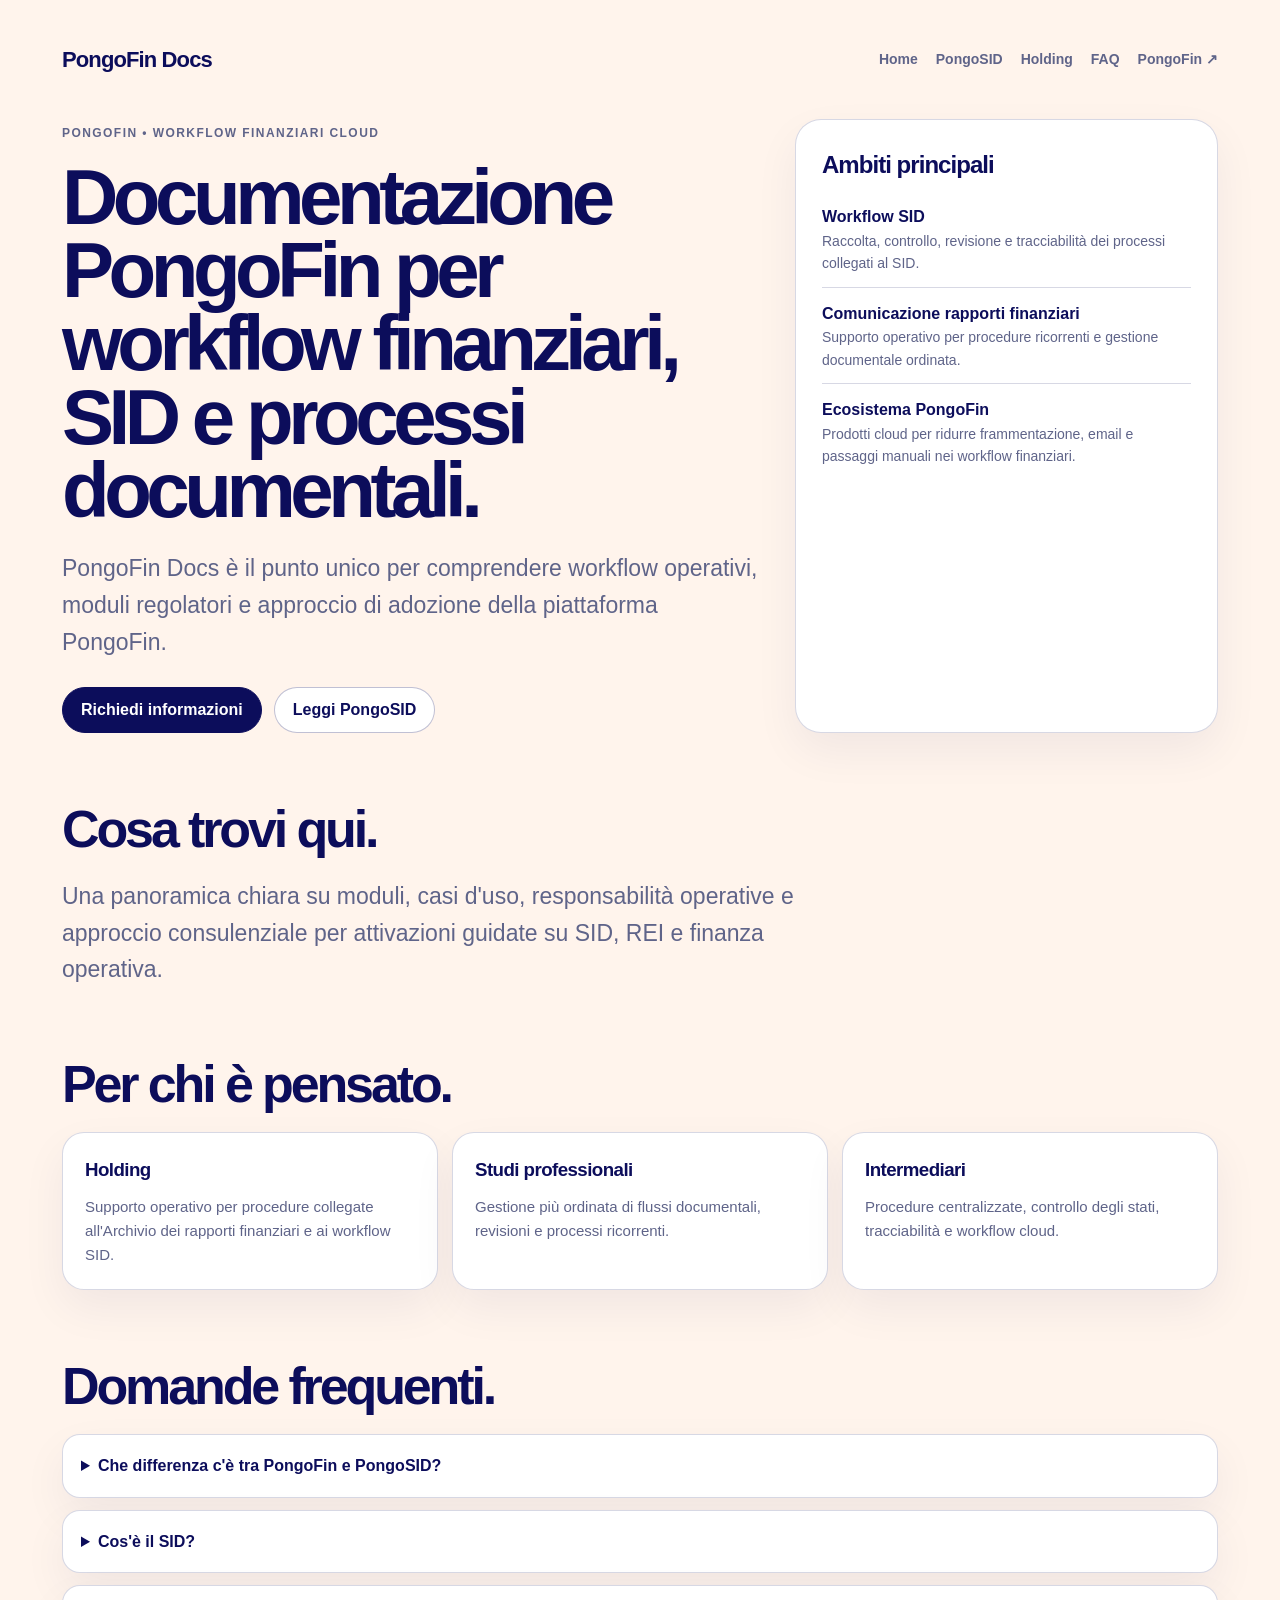
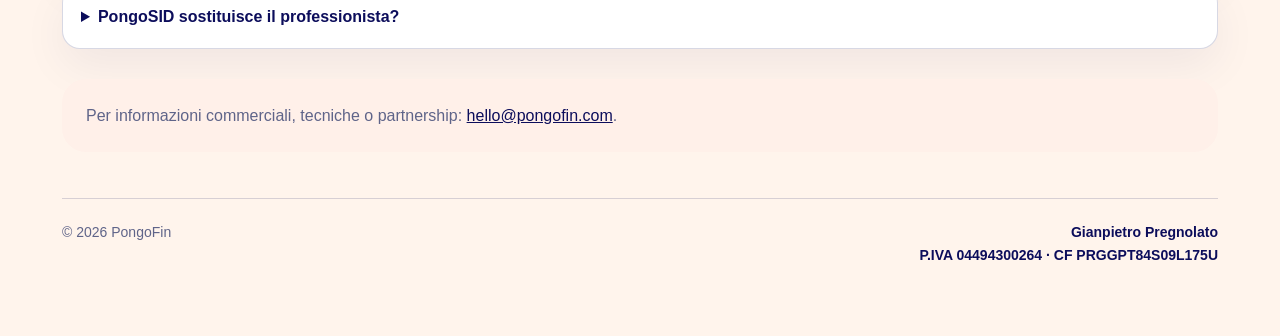
==== commit 2ed6a8d5: "Refresh docs branding, contact email, nav link, and content" ====
--- a/index.html
+++ b/index.html
@@ -11,7 +11,7 @@
   </script>
   <meta charset="UTF-8">
   <meta name="viewport" content="width=device-width,initial-scale=1">
-  <title>PongoFin Docs | Documentazione PongoSID e workflow finanziari cloud</title>
+  <title>PongoFin Docs | Workflow operativi SID, REI e finanza</title>
   <meta name="description" content="Documentazione PongoFin per PongoSID, il modulo cloud per workflow SID, comunicazione dei rapporti finanziari, holding e gestione documentale tracciabile.">
   <meta name="robots" content="index,follow,max-snippet:-1,max-image-preview:large,max-video-preview:-1">
   <link rel="canonical" href="https://docs.pongofin.com/">
@@ -32,7 +32,7 @@
         "@id": "https://pongofin.com/#organization",
         "name": "PongoFin",
         "url": "https://pongofin.com/",
-        "email": "io@giampietropregnolato.com"
+        "email": "hello@pongofin.com"
       },
       {
         "@type": "WebSite",
@@ -65,7 +65,7 @@
       <a href="/software-sid.html">PongoSID</a>
       <a href="/holding-comunicazioni.html">Holding</a>
       <a href="/faq.html">FAQ</a>
-      <a href="https://pongofin.com">PongoFin</a>
+      <a href="https://pongofin.com" target="_blank" rel="noopener">PongoFin ↗</a>
     </nav>
   </header>
 
@@ -73,9 +73,9 @@
     <div>
       <span class="kicker">PongoFin • Workflow finanziari cloud</span>
       <h1>Documentazione PongoFin per workflow finanziari, SID e processi documentali.</h1>
-      <p class="lead">PongoFin Docs raccoglie informazioni pubbliche sui prodotti PongoFin. PongoSID è il modulo cloud pensato per supportare workflow SID, comunicazione dei rapporti finanziari, holding e attività operative tracciabili.</p>
+      <p class="lead">PongoFin Docs è il punto unico per comprendere workflow operativi, moduli regolatori e approccio di adozione della piattaforma PongoFin.</p>
       <div class="cta">
-        <a class="btn primary" href="mailto:io@giampietropregnolato.com">Richiedi informazioni</a>
+        <a class="btn primary" href="mailto:hello@pongofin.com">Richiedi informazioni</a>
         <a class="btn secondary" href="/software-sid.html">Leggi PongoSID</a>
       </div>
     </div>
@@ -99,8 +99,8 @@
   </section>
 
   <section class="section">
-    <h2>Cos'è PongoFin.</h2>
-    <p class="lead">PongoFin è un ecosistema di prodotti cloud per processi finanziari, documentali e operativi. La documentazione pubblica descrive moduli, casi d'uso, principi tecnici e responsabilità operative.</p>
+    <h2>Cosa trovi qui.</h2>
+    <p class="lead">Una panoramica chiara su moduli, casi d'uso, responsabilità operative e approccio consulenziale per attivazioni guidate su SID, REI e finanza operativa.</p>
   </section>
 
   <section class="section">
@@ -125,7 +125,7 @@
     <h2>Domande frequenti.</h2>
     <details>
       <summary>Che differenza c'è tra PongoFin e PongoSID?</summary>
-      <p>PongoFin è l'ecosistema di prodotti cloud. PongoSID è un prodotto PongoFin dedicato ai workflow SID e ai processi collegati alla comunicazione dei rapporti finanziari.</p>
+      <p>PongoFin è la piattaforma complessiva. PongoSID è il modulo dedicato ai workflow SID e ai processi collegati alle comunicazioni dei rapporti finanziari.</p>
     </details>
     <details>
       <summary>Cos'è il SID?</summary>
@@ -137,7 +137,7 @@
     </details>
   </section>
 
-  <div class="note">Questa documentazione ha finalità informative. Non costituisce consulenza legale, fiscale, contabile o regolamentare.</div>
+  <div class="note">Per informazioni commerciali, tecniche o partnership: <a href="mailto:hello@pongofin.com">hello@pongofin.com</a>.</div>
 
   <footer>
     <span>© 2026 PongoFin</span>
